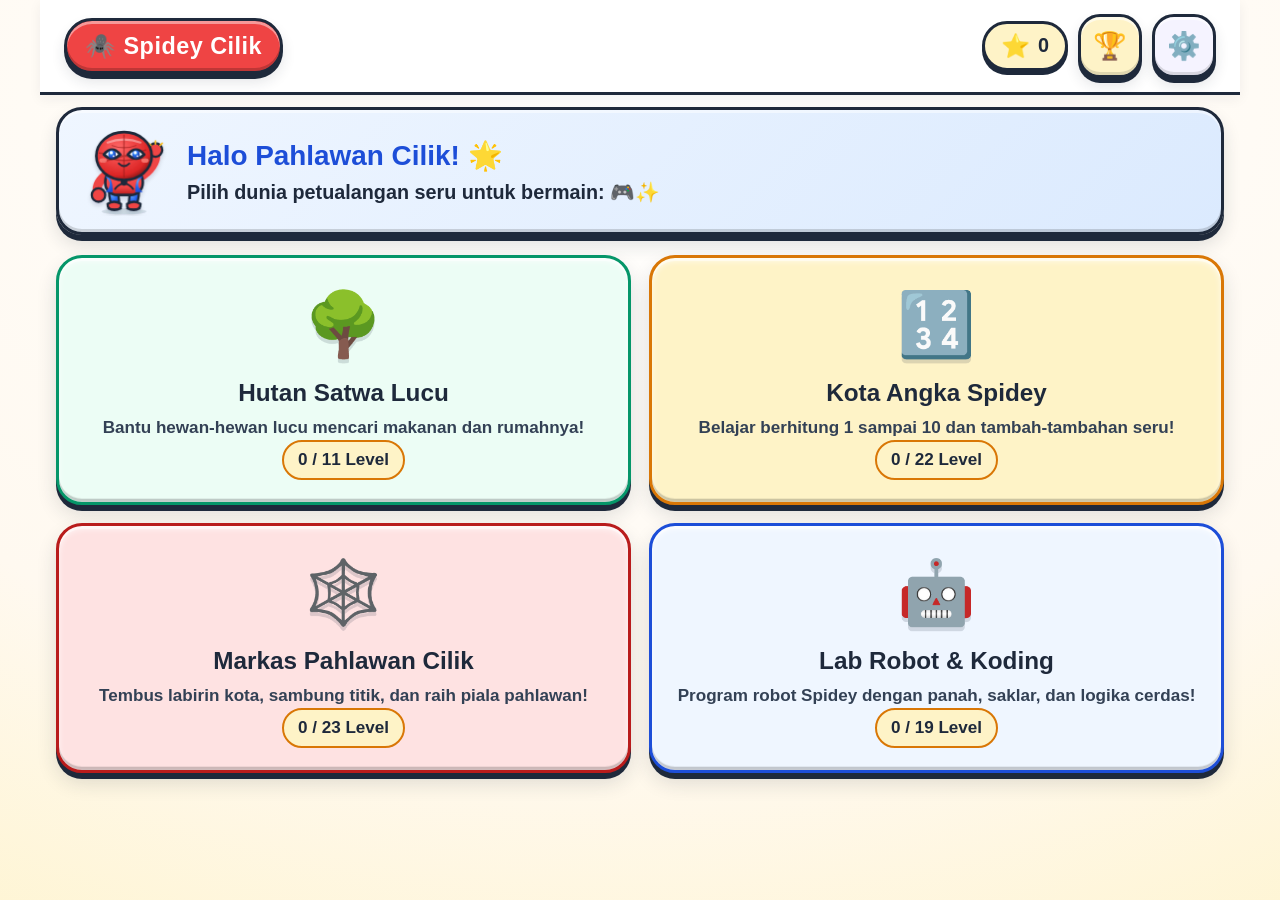
==== index.html @ ae444040 "feat: Petualangan Spidey Cilik - Lingokids Commercial Evolution & Tactile 3D Jelly UI" ====
<!DOCTYPE html>
<html lang="id">
<head>
  <meta charset="UTF-8">
  <meta name="viewport" content="width=device-width, initial-scale=1.0, maximum-scale=1.0, user-scalable=no, viewport-fit=cover">
  <title>Petualangan Spidey Cilik - Game Edukasi Balita</title>
  <meta name="description" content="Web Game Edukasi Balita 3-4 Tahun Offline Ramah Anak">
  <meta name="theme-color" content="#EF4444">
  <link rel="manifest" href="manifest.webmanifest">
  <link rel="icon" type="image/svg+xml" href="icons/favicon.svg">
  <link rel="apple-touch-icon" href="icons/icon-192.svg">
  <meta name="apple-mobile-web-app-capable" content="yes">
  <meta name="apple-mobile-web-app-status-bar-style" content="black-translucent">
  <link rel="stylesheet" href="style.css">
  <link rel="modulepreload" href="audio.js">
  <link rel="modulepreload" href="mascot.js">
  <link rel="modulepreload" href="levels.js">
  <link rel="modulepreload" href="engines.js">
</head>
<body>
  <div id="app" class="app-root">
    
    <!-- 1. HEADER UTAMA -->
    <header class="app-header">
      <div class="header-left">
        <button id="btnHeaderBack" class="header-btn back-btn" aria-label="Kembali" style="display:none;">
          <span class="btn-icon">⬅️</span>
        </button>
        <div id="headerTitle" class="header-badge">
          <span class="badge-icon">🕷️</span>
          <span class="badge-text">Spidey Cilik</span>
        </div>
      </div>
      
      <div class="header-right">
        <!-- Indikator Total Bintang -->
        <div id="starCounter" class="star-pill" title="Total Bintang Kamu">
          <span class="star-icon">⭐</span>
          <span id="totalStarsCount" class="star-count">0</span>
        </div>
        <!-- Tombol Buka Sertifikat -->
        <button id="btnOpenCert" class="header-btn cert-btn" aria-label="Sertifikat Juara" title="Lihat Sertifikat Juara">
          <span class="btn-icon">🏆</span>
        </button>
        <!-- Tombol Mode Orang Tua (Tahan 2 Detik) -->
        <button id="btnOpenParent" class="header-btn parent-btn" aria-label="Mode Orang Tua" title="Tahan 2 Detik untuk Mode Orang Tua">
          <span class="btn-icon">⚙️</span>
          <span class="hold-progress" id="parentHoldProgress"></span>
        </button>
      </div>
    </header>

    <!-- 2. BAR INSTRUKSI & MASKOT REAKTIF (Selalu Muncul saat Bermain) -->
    <section id="instructionBar" class="instruction-bar" style="display:none;">
      <button id="btnSpeakPrompt" class="jumbo-speaker-btn" aria-label="Dengarkan Suara Instruksi">
        <span class="speaker-icon">🔊</span>
        <span class="speaker-wave"></span>
      </button>
      <div id="promptText" class="prompt-text">
        Sentuh layar untuk mulai bermain bersama Spidey!
      </div>
      <div id="mascotBubble" class="mascot-avatar">
        <!-- SVG Mascot Hero / Robot di-inject secara dinamis -->
      </div>
    </section>

    <!-- 3. CONTAINER UTAMA (3 TAMPILAN: WORLDS, LEVELS, GAME) -->
    <main id="mainContainer" class="main-content">
      
      <!-- Tampilan 1: Pemilihan 4 Dunia -->
      <section id="viewWorlds" class="view-panel active">
        <div class="welcome-banner">
          <div class="banner-mascot" id="welcomeMascot"></div>
          <div class="banner-text">
            <h2>Halo Pahlawan Cilik! 🌟</h2>
            <p>Pilih dunia petualangan seru untuk bermain: 🎮✨</p>
          </div>
        </div>
        <div class="worlds-grid" id="worldsGrid">
          <!-- 4 Kartu Dunia Sticker: Hutan Satwa, Kota Angka, Markas Pahlawan, Lab Robot -->
        </div>
      </section>

      <!-- Tampilan 2: Pemilihan Level dalam Dunia Aktif -->
      <section id="viewLevels" class="view-panel" style="display:none;">
        <div class="levels-header">
          <h2 id="currentWorldTitle">Dunia</h2>
          <div class="levels-progress-pill" id="currentWorldProgress">0 / 0 Level</div>
        </div>
        <div class="levels-grid" id="levelsGrid">
          <!-- Grid sticker level 1..N dinamis -->
        </div>
      </section>

      <!-- Tampilan 3: Area Permainan Aktif (Engine Mount) -->
      <section id="viewGame" class="view-panel" style="display:none;">
        <div class="game-topbar">
          <span id="gameLevelBadge" class="level-badge">Level 1</span>
          <span id="gameLevelTitle" class="level-title">Judul Permainan</span>
        </div>
        <!-- Di sinilah Engines[renderMethod](gameMount, level, onComplete) dipasang -->
        <div id="gameMount" class="game-mount"></div>
      </section>

    </main>

    <!-- 4. MODAL PERAYAAN KEMENANGAN (VICTORY MODAL DENGAN KONFETI) -->
    <div id="modalVictory" class="modal-overlay" style="display:none;">
      <canvas id="confettiCanvas" class="confetti-canvas"></canvas>
      <div class="modal-card victory-card">
        <div class="victory-mascot" id="victoryMascot"></div>
        <div class="victory-stars" id="victoryStarsAnim">
          <span class="big-star">⭐</span>
        </div>
        <h2 class="victory-title">Hore! Hebat Sekali! ✨</h2>
        <p class="victory-subtitle">Kamu berhasil menyelesaikan misi ini!</p>
        <div class="victory-actions">
          <button id="btnNextLevel" class="jumbo-action-btn primary-action">
            <span>Lanjut Main! ➡️</span>
          </button>
          <div class="secondary-actions">
            <button id="btnReplayLevel" class="sub-action-btn">🔄 Main Lagi</button>
            <button id="btnVictoryLevelSelect" class="sub-action-btn">🗺️ Pilih Level</button>
          </div>
        </div>
      </div>
    </div>

    <!-- 5. MODAL SERTIFIKAT JUARA ("MASTER KODER CILIK SPIDEY") -->
    <div id="modalCertificate" class="modal-overlay" style="display:none;">
      <div class="modal-card cert-card-wrapper">
        <div class="cert-card-actions no-print">
          <button id="btnPrintCert" class="primary-btn">🖨️ Cetak / Simpan PDF</button>
          <button id="btnCloseCert" class="small-btn">✖️ Tutup</button>
        </div>
        <!-- Sertifikat Resmi Siap Cetak -->
        <div id="printableCertificate" class="certificate-sheet">
          <div class="cert-border">
            <div class="cert-corner tl">🕸️</div>
            <div class="cert-corner tr">🕸️</div>
            <div class="cert-corner bl">🤖</div>
            <div class="cert-corner br">🕷️</div>
            
            <div class="cert-header">
              <div class="cert-logo-box" id="certMascotLeft"></div>
              <div class="cert-title-group">
                <span class="cert-badge-tag">PIAGAM PENGHARGAAN RESMI</span>
                <h1 class="cert-main-title">MASTER KODER CILIK SPIDEY</h1>
                <p class="cert-lead">Diberikan kepada pahlawan cilik hebat:</p>
              </div>
              <div class="cert-logo-box" id="certMascotRight"></div>
            </div>

            <div class="cert-recipient-box">
              <div id="certChildName" class="recipient-name">Pahlawan Cilik</div>
              <div class="recipient-underline"></div>
            </div>

            <div class="cert-body-text">
              Telah berhasil menyelesaikan rangkaian latihan pemecahan masalah,
              berhitung cerdas, labirin logika, dan algoritma koding robot balita!
            </div>

            <div class="cert-stats-row">
              <div class="cert-stat-badge">
                <span class="stat-emoji">⭐</span>
                <span id="certTotalStars">0</span> Bintang Emas
              </div>
              <div class="cert-stat-badge">
                <span class="stat-emoji">🏅</span>
                <span id="certCompletedLevels">0</span> Misi Selesai
              </div>
            </div>

            <div class="cert-footer">
              <div class="cert-sign-col">
                <div class="sign-date" id="certIssueDate">Tanggal: 30 Oktober 2026</div>
                <div class="sign-line">Markas Pahlawan Cilik</div>
              </div>
              <div class="cert-seal-col">
                <div class="gold-seal">
                  <span>CAP RESMI<br>JUARA</span>
                </div>
              </div>
              <div class="cert-sign-col">
                <div class="sign-name">Spidey Cilik & Spideybot</div>
                <div class="sign-title">Pelatih Koding Ramah Balita</div>
              </div>
            </div>
          </div>
        </div>
      </div>
    </div>

    <!-- 6. MODAL MODE ORANG TUA (PROTECTED PARENTAL GATE) -->
    <div id="modalParent" class="modal-overlay" style="display:none;">
      <div class="modal-card parent-modal-card">
        
        <!-- Sub-Panel 1: Parental Gate Challenge (Mencegah Akses Balita) -->
        <div id="parentGateSection" class="parent-gate-box">
          <div class="gate-icon">🛡️</div>
          <h3>Area Khusus Orang Tua / Pendidik</h3>
          <p class="gate-instruction">Untuk membuka, silakan jawab soal penjumlahan berikut:</p>
          <div class="math-question" id="parentMathQuestion">Berapa 4 + 3?</div>
          <div class="math-choices" id="parentMathChoices">
            <!-- Pilihan angka 1..10 -->
          </div>
          <button id="btnCancelParentGate" class="text-btn">Batal / Kembali ke Game</button>
        </div>

        <!-- Sub-Panel 2: Dashboard Pengaturan Orang Tua (Setelah Lolos Gate) -->
        <div id="parentDashboardSection" class="parent-dashboard-box" style="display:none;">
          <div class="dashboard-header">
            <h3>⚙️ Pengaturan & Laporan Belajar</h3>
            <button id="btnCloseParentDash" class="close-icon-btn">✖️</button>
          </div>

          <div class="settings-group">
            <label for="inputChildName">Nama Panggilan Anak (untuk Sertifikat):</label>
            <div class="input-with-save">
              <input type="text" id="inputChildName" maxlength="30" placeholder="Contoh: Arka / Salsabila">
              <button id="btnSaveChildName" class="small-btn primary">Simpan 💾</button>
            </div>
          </div>

          <div class="progress-summary-box">
            <h4>📊 Rekap Kemajuan 4 Dunia</h4>
            <div class="world-recap-list" id="worldRecapList">
              <!-- Baris per dunia: Nama, progres level, bintang -->
            </div>
          </div>

          <div class="audio-test-box">
            <h4>🔊 Uji Fitur Audio & Suara Narator</h4>
            <div class="test-btn-row">
              <button id="btnTestSfx" class="test-btn">Uji Efek SFX 🎵</button>
              <button id="btnTestTts" class="test-btn">Uji Suara Indonesia 🗣️</button>
            </div>
          </div>

          <div class="danger-zone-box">
            <h4>⚠️ Reset Kemajuan Permainan</h4>
            <p>Hapus seluruh bintang dan riwayat level untuk mengulang dari awal.</p>
            <button id="btnResetProgress" class="danger-btn">Reset Seluruh Progres 🔄</button>
          </div>
        </div>

      </div>
    </div>

  </div>

  <!-- SCRIPT UTAMA SPA MODULE -->
  <script type="module" src="app.js"></script>

  <!-- REGISTRASI SERVICE WORKER PWA -->
  <script>
    if ('serviceWorker' in navigator) {
      window.addEventListener('load', () => {
        navigator.serviceWorker.register('./sw.js').catch((err) => {
          console.warn('SW registration failed:', err);
        });
      });
    }
  </script>
</body>
</html>
---- style.css ----
/* style.css - Tactile 3D "Jelly" Preschool Design System for Petualangan Spidey Cilik */
/* Designed specifically for toddlers (3-4 years old) on Tablets & Mobile */

:root {
  /* Warm Eye-Friendly Palette */
  --bg-warm: #FFF9F0;
  --bg-gradient: radial-gradient(120% 120% at 50% 10%, #FFFFFF 0%, #FFF9F0 60%, #FEF3C7 100%);

  /* Primary Brand Candy Colors & WCAG AA Tokens */
  --spidey-red: #EF4444;
  --spidey-red-dark: #B91C1C;
  --spidey-red-crimson: #DC2626; /* WCAG AA 4.83:1 with white */
  --spidey-red-light: #FEE2E2;

  --web-blue: #2563EB; /* WCAG AA 5.17:1 with white */
  --web-blue-dark: #1D4ED8;
  --web-blue-light: #EFF6FF;

  --sun-yellow: #FBBF24; /* WCAG AAA 8.76:1 with Deep Slate #1E293B */
  --sun-yellow-dark: #D97706;
  --sun-yellow-light: #FEF3C7;

  --leaf-green: #10B981; /* WCAG AA 5.77:1 with Deep Slate #1E293B */
  --leaf-green-dark: #059669;
  --leaf-green-forest: #047857; /* WCAG AA 5.48:1 with white */
  --leaf-green-light: #ECFDF5;

  --purple-accent: #8B5CF6;
  --purple-accent-candy: #7C3AED; /* WCAG AA 5.70:1 with white */
  --purple-accent-dark: #6D28D9;
  --purple-accent-light: #F5F3FF;

  --coral-pink: #F43F5E;
  --coral-pink-dark: #BE123C;

  --slate-dark: #1E293B; /* WCAG AAA 13.97:1 on #FFF9F0 */
  --slate-muted: #64748B;
  --slate-border: #CBD5E1;

  /* Tactile 3D Jelly Geometry */
  --border-thick: 3.5px solid #1E293B;
  --border-radius-card: 26px;
  --border-radius-btn: 22px;
  --border-radius-pill: 9999px;

  /* 4-Layer 3D Tactile Jelly Layered Shadows */
  /* Stack: 1. Inset Specular Shine, 2. Inset Bottom Rim Shadow, 3. Solid 3D Extrusion Slab, 4. Soft Contact Shadow */
  --jelly-shine: inset 0 3px 0 rgba(255, 255, 255, 0.5), inset 0 -3px 0 rgba(0, 0, 0, 0.15);
  --jelly-shadow: inset 0 3px 0 rgba(255, 255, 255, 0.45), inset 0 -3px 0 rgba(0, 0, 0, 0.15), 0 6px 0 #1E293B, 0 10px 20px rgba(30, 41, 59, 0.14);
  --jelly-shadow-hover: inset 0 4px 0 rgba(255, 255, 255, 0.55), inset 0 -4px 0 rgba(0, 0, 0, 0.18), 0 8px 0 #1E293B, 0 16px 24px rgba(30, 41, 59, 0.18);
  --jelly-shadow-active: inset 0 2px 0 rgba(255, 255, 255, 0.4), inset 0 -2px 0 rgba(0, 0, 0, 0.15), 0 2px 0 #1E293B, 0 4px 8px rgba(30, 41, 59, 0.12);

  /* Backward Compatibility Aliases */
  --sticker-shadow: inset 0 3px 0 rgba(255, 255, 255, 0.45), inset 0 -3px 0 rgba(0, 0, 0, 0.15), 0 6px 0 #1E293B, 0 10px 18px rgba(30, 41, 59, 0.14);
  --sticker-shadow-hover: inset 0 4px 0 rgba(255, 255, 255, 0.55), inset 0 -4px 0 rgba(0, 0, 0, 0.18), 0 8px 0 #1E293B, 0 14px 22px rgba(30, 41, 59, 0.18);
  --sticker-shadow-active: inset 0 2px 0 rgba(255, 255, 255, 0.4), inset 0 -2px 0 rgba(0, 0, 0, 0.15), 0 2px 0 #1E293B, 0 4px 8px rgba(30, 41, 59, 0.12);

  /* Touch Ergonomics for Toddler Fingers (>=64px touch target) */
  --touch-min: 64px;
  --touch-jumbo: 80px;

  /* Spring Physics Timing */
  --spring-bounce: cubic-bezier(0.34, 1.56, 0.64, 1);
  --squish-timing: 0.12s var(--spring-bounce);

  /* Typography */
  --font-family-kids: 'Fredoka', 'Quicksand', 'Nunito', -apple-system, BlinkMacSystemFont, "Segoe UI", Roboto, sans-serif;
}

/* ==========================================================================
   Base & Global Resets
   ========================================================================== */
*, *::before, *::after {
  box-sizing: border-box;
  margin: 0;
  padding: 0;
  -webkit-tap-highlight-color: transparent;
}

html, body {
  width: 100%;
  height: 100%;
  overflow-x: hidden;
  background: var(--bg-warm);
  background-image: var(--bg-gradient);
  font-family: var(--font-family-kids);
  color: var(--slate-dark);
  font-size: 18px;
  line-height: 1.4;
  user-select: none;
  -webkit-user-select: none;
  touch-action: manipulation;
  overscroll-behavior: none;
}

/* Ponytail toddler layout anchor */
.app-root {
  display: flex;
  flex-direction: column;
  min-height: 100vh;
  min-height: 100dvh;
  max-width: 1200px;
  margin: 0 auto;
  position: relative;
  padding-bottom: max(16px, env(safe-area-inset-bottom));
}

/* ==========================================================================
   Header Section
   ========================================================================== */
.app-header {
  display: flex;
  align-items: center;
  justify-content: space-between;
  padding: 12px 16px;
  padding-top: max(12px, env(safe-area-inset-top));
  background: rgba(255, 255, 255, 0.92);
  backdrop-filter: blur(10px);
  -webkit-backdrop-filter: blur(10px);
  border-bottom: var(--border-thick);
  position: sticky;
  top: 0;
  z-index: 100;
  box-shadow: 0 4px 12px rgba(30, 41, 59, 0.06);
}

.header-left, .header-right {
  display: flex;
  align-items: center;
  gap: 10px;
}

/* Base Jelly Button Utility (Tactile 3D Preschool UI) */
.jelly-btn {
  position: relative;
  border: var(--border-thick);
  border-radius: var(--border-radius-btn);
  box-shadow: var(--jelly-shadow);
  transition: transform 0.18s var(--spring-bounce), box-shadow 0.18s ease;
  user-select: none;
  -webkit-user-select: none;
  touch-action: manipulation;
  cursor: pointer;
}

.jelly-btn:hover {
  transform: translateY(-3px);
  box-shadow: var(--jelly-shadow-hover);
}

.jelly-btn:active {
  transform: translateY(5px) scale(1.02, 0.95);
  box-shadow: var(--jelly-shadow-active);
  transition: transform 0.12s var(--spring-bounce), box-shadow 0.12s ease;
}

.header-badge {
  display: flex;
  align-items: center;
  gap: 8px;
  background: var(--spidey-red);
  color: #FFFFFF;
  padding: 8px 18px;
  border-radius: var(--border-radius-pill);
  border: var(--border-thick);
  box-shadow: inset 0 3px 0 rgba(255, 255, 255, 0.45), inset 0 -3px 0 rgba(0, 0, 0, 0.2), 0 5px 0 #1E293B, 0 8px 14px rgba(30, 41, 59, 0.12);
  font-weight: 800;
  font-size: 1.15rem;
  letter-spacing: 0.5px;
}

.badge-icon {
  font-size: 1.35rem;
  animation: mascotFloat 3s ease-in-out infinite;
}

.header-btn {
  min-width: 64px;
  min-height: 64px;
  border-radius: var(--border-radius-btn);
  border: var(--border-thick);
  background: #FFFFFF;
  color: var(--slate-dark);
  font-size: 1.5rem;
  display: flex;
  align-items: center;
  justify-content: center;
  cursor: pointer;
  position: relative;
  box-shadow: inset 0 3px 0 rgba(255, 255, 255, 0.6), inset 0 -3px 0 rgba(0, 0, 0, 0.12), 0 5px 0 #1E293B, 0 8px 14px rgba(30, 41, 59, 0.12);
  transition: transform 0.18s var(--spring-bounce), box-shadow 0.18s ease;
}

.header-btn:hover {
  transform: translateY(-2px);
  box-shadow: inset 0 3px 0 rgba(255, 255, 255, 0.6), inset 0 -3px 0 rgba(0, 0, 0, 0.12), 0 7px 0 #1E293B, 0 12px 18px rgba(30, 41, 59, 0.15);
}

.header-btn:active {
  transform: translateY(4px) scale(1.02, 0.95);
  box-shadow: inset 0 2px 0 rgba(255, 255, 255, 0.4), inset 0 -1px 0 rgba(0, 0, 0, 0.1), 0 1px 0 #1E293B, 0 3px 6px rgba(30, 41, 59, 0.1);
  transition: transform 0.12s var(--spring-bounce), box-shadow 0.12s ease;
}

.back-btn {
  background: var(--web-blue-light);
  border-color: var(--slate-dark);
}

.cert-btn {
  background: var(--sun-yellow-light);
}

.parent-btn {
  background: var(--purple-accent-light);
  overflow: hidden;
}

.hold-progress {
  position: absolute;
  bottom: 0;
  left: 0;
  height: 6px;
  width: 0%;
  background: var(--purple-accent);
  transition: width 0.05s linear;
}

.star-pill {
  display: flex;
  align-items: center;
  gap: 8px;
  background: var(--sun-yellow-light);
  border: var(--border-thick);
  padding: 6px 16px;
  border-radius: var(--border-radius-pill);
  box-shadow: 0 4px 0 #1E293B;
  font-weight: 800;
  font-size: 1.1rem;
}

.star-icon {
  font-size: 1.3rem;
  animation: starPulse 2.5s ease-in-out infinite;
}

/* ==========================================================================
   Instruction & Mascot Bar (Reactive Toddler Guidance)
   ========================================================================== */
.instruction-bar {
  display: flex;
  align-items: center;
  gap: 14px;
  padding: 12px 18px;
  margin: 12px 16px 6px;
  background: #FFFFFF;
  border: var(--border-thick);
  border-radius: var(--border-radius-card);
  box-shadow: var(--sticker-shadow);
  position: relative;
  overflow: visible;
  animation: slideDown 0.3s ease-out;
}

.jumbo-speaker-btn {
  flex-shrink: 0;
  width: 76px;
  height: 76px;
  min-width: 64px;
  min-height: 64px;
  border-radius: 50%;
  border: var(--border-thick);
  background: radial-gradient(circle at 35% 30%, #FEF08A 0%, #FBBF24 60%, #F59E0B 100%);
  color: var(--slate-dark);
  font-size: 2.1rem;
  display: flex;
  align-items: center;
  justify-content: center;
  cursor: pointer;
  box-shadow: inset 0 4px 6px rgba(255, 255, 255, 0.8),
              inset 0 -5px 0 rgba(180, 83, 9, 0.35),
              0 7px 0 #1E293B,
              0 12px 20px rgba(30, 41, 59, 0.18);
  position: relative;
  transition: transform 0.18s var(--spring-bounce), box-shadow 0.18s ease;
  animation: jellyBreathe 3.2s ease-in-out infinite;
}

.jumbo-speaker-btn:hover {
  transform: translateY(-3px) scale(1.04);
  box-shadow: inset 0 4px 6px rgba(255, 255, 255, 0.8),
              inset 0 -5px 0 rgba(180, 83, 9, 0.35),
              0 9px 0 #1E293B,
              0 16px 24px rgba(30, 41, 59, 0.22);
}

.jumbo-speaker-btn:active {
  transform: translateY(5px) scale(1.02, 0.95);
  box-shadow: inset 0 2px 3px rgba(255, 255, 255, 0.6),
              inset 0 -2px 0 rgba(180, 83, 9, 0.25),
              0 2px 0 #1E293B,
              0 4px 8px rgba(30, 41, 59, 0.12);
  transition: transform 0.12s var(--spring-bounce), box-shadow 0.12s ease;
}

.speaker-wave {
  position: absolute;
  inset: -6px;
  border: 3px solid var(--sun-yellow-dark);
  border-radius: 50%;
  opacity: 0;
  pointer-events: none;
}

.jumbo-speaker-btn.speaking .speaker-wave {
  animation: ripple 1.2s infinite;
}

.prompt-text {
  flex: 1;
  font-size: 1.2rem;
  font-weight: 700;
  color: var(--slate-dark);
  line-height: 1.35;
}

.mascot-avatar {
  flex-shrink: 0;
  width: 72px;
  height: 72px;
  display: flex;
  align-items: center;
  justify-content: center;
  animation: mascotFloat 3s ease-in-out infinite;
}

.mascot-avatar svg {
  width: 100%;
  height: 100%;
  filter: drop-shadow(0 4px 0 rgba(30, 41, 59, 0.15));
}

/* ==========================================================================
   Main Content & 3 Views (Worlds, Levels, Game)
   ========================================================================== */
.main-content {
  flex: 1;
  padding: 12px 16px;
  display: flex;
  flex-direction: column;
}

.view-panel {
  display: flex;
  flex-direction: column;
  flex: 1;
  width: 100%;
}

/* View 1: Worlds Selection */
.welcome-banner {
  display: flex;
  align-items: center;
  gap: 18px;
  background: linear-gradient(135deg, #EFF6FF 0%, #DBEAFE 100%);
  border: var(--border-thick);
  border-radius: var(--border-radius-card);
  padding: 16px 20px;
  margin-bottom: 20px;
  box-shadow: var(--sticker-shadow);
}

.banner-mascot {
  width: 90px;
  height: 90px;
  flex-shrink: 0;
  animation: mascotFloat 3s ease-in-out infinite;
}

.banner-text h2 {
  font-size: 1.55rem;
  font-weight: 800;
  color: var(--web-blue-dark);
  margin-bottom: 4px;
}

.banner-text p {
  font-size: 1.1rem;
  font-weight: 600;
  color: var(--slate-dark);
}

.worlds-grid {
  display: grid;
  grid-template-columns: repeat(auto-fit, minmax(240px, 1fr));
  gap: 18px;
  margin-bottom: 20px;
}

.world-card {
  min-height: 180px;
  background: #FFFFFF;
  border: var(--border-thick);
  border-radius: var(--border-radius-card);
  padding: 22px;
  display: flex;
  flex-direction: column;
  align-items: center;
  text-align: center;
  justify-content: center;
  cursor: pointer;
  box-shadow: inset 0 3px 6px rgba(255, 255, 255, 0.7),
              inset 0 -4px 0 rgba(0, 0, 0, 0.06),
              var(--jelly-shadow);
  transition: transform 0.18s var(--spring-bounce), box-shadow 0.18s ease;
  position: relative;
  overflow: hidden;
}

.world-card:hover {
  transform: translateY(-4px) scale(1.02);
  box-shadow: inset 0 3px 6px rgba(255, 255, 255, 0.7),
              var(--jelly-shadow-hover);
}

.world-card:active {
  transform: translateY(5px) scale(1.02, 0.95);
  box-shadow: var(--jelly-shadow-active);
  transition: transform 0.12s var(--spring-bounce), box-shadow 0.12s ease;
}

.world-icon {
  font-size: 3.5rem;
  margin-bottom: 8px;
  filter: drop-shadow(0 4px 0 rgba(30, 41, 59, 0.15));
}

.world-title {
  font-size: 1.35rem;
  font-weight: 800;
  color: var(--slate-dark);
  margin-bottom: 6px;
}

.world-desc {
  font-size: 0.95rem;
  font-weight: 600;
  color: #334155;
}

.world-card-hewan { background: #ECFDF5; border-color: #059669; }
.world-card-angka { background: #FEF3C7; border-color: #D97706; }
.world-card-spidey { background: #FEE2E2; border-color: #B91C1C; }
.world-card-koding { background: #EFF6FF; border-color: #1D4ED8; }

/* View 2: Levels Selection */
.levels-header {
  display: flex;
  align-items: center;
  justify-content: space-between;
  margin-bottom: 18px;
  background: #FFFFFF;
  border: var(--border-thick);
  border-radius: var(--border-radius-card);
  padding: 12px 20px;
  box-shadow: var(--sticker-shadow);
}

.levels-header h2 {
  font-size: 1.4rem;
  font-weight: 800;
}

.levels-progress-pill {
  background: var(--sun-yellow-light);
  border: 2.5px solid var(--sun-yellow-dark);
  padding: 6px 14px;
  border-radius: var(--border-radius-pill);
  font-weight: 800;
  font-size: 0.95rem;
}

.levels-grid {
  display: grid;
  grid-template-columns: repeat(auto-fill, minmax(130px, 1fr));
  gap: 16px;
  margin-bottom: 24px;
}

.level-card {
  min-height: 120px;
  min-width: var(--touch-min);
  background: #FFFFFF;
  border: var(--border-thick);
  border-radius: var(--border-radius-card);
  padding: 12px 8px;
  display: flex;
  flex-direction: column;
  align-items: center;
  justify-content: center;
  cursor: pointer;
  box-shadow: inset 0 3px 0 rgba(255, 255, 255, 0.6),
              inset 0 -3px 0 rgba(0, 0, 0, 0.08),
              var(--jelly-shadow);
  transition: transform 0.18s var(--spring-bounce), box-shadow 0.18s ease;
  position: relative;
}

.level-card:hover {
  transform: translateY(-3px) scale(1.02);
  box-shadow: inset 0 3px 0 rgba(255, 255, 255, 0.6),
              var(--jelly-shadow-hover);
}

.level-card:active {
  transform: translateY(5px) scale(1.02, 0.95);
  box-shadow: var(--jelly-shadow-active);
  transition: transform 0.12s var(--spring-bounce), box-shadow 0.12s ease;
}

.level-card.completed {
  background: #ECFDF5;
  border-color: var(--leaf-green-dark);
}

.level-card .lvl-num {
  font-size: 1.4rem;
  font-weight: 800;
  color: var(--slate-dark);
  margin-bottom: 4px;
}

.level-card .lvl-icon {
  font-size: 1.8rem;
  margin-bottom: 6px;
}

.level-card .lvl-stars {
  display: flex;
  gap: 3px;
  font-size: 1rem;
}

/* View 3: Active Game & Mount */
.game-topbar {
  display: flex;
  align-items: center;
  gap: 12px;
  margin-bottom: 12px;
}

.level-badge {
  background: #B91C1C;
  color: #FFFFFF;
  font-weight: 800;
  font-size: 0.95rem;
  padding: 4px 12px;
  border-radius: var(--border-radius-pill);
  border: 2.5px solid #1E293B;
  box-shadow: 0 3px 0 #1E293B;
}

.level-title {
  font-size: 1.25rem;
  font-weight: 800;
  color: var(--slate-dark);
}

.game-mount {
  flex: 1;
  width: 100%;
  display: flex;
  flex-direction: column;
  align-items: center;
  justify-content: center;
  min-height: 440px;
  padding: 24px 32px;
  background: #FFFFFF;
  border: var(--border-thick);
  border-radius: var(--border-radius-card);
  padding: 20px;
  box-shadow: var(--sticker-shadow);
  position: relative;
  overflow: hidden;
}

/* ==========================================================================
   Complete Styling for 9 Game Engines (engines.js)
   ========================================================================== */

/* 1. Engine Hubungkan / Tarik Garis */
.engine-hubungkan {
  width: 100%;
  max-width: 980px;
  margin: 0 auto;
  position: relative;
  display: flex;
  flex-direction: column;
  justify-content: space-between;
  min-height: 520px;
}

.engine-tip {
  text-align: center;
  font-size: 1.15rem;
  font-weight: 800;
  color: #334155;
  margin-top: 20px;
  margin-bottom: 8px;
  background: #FEF3C7;
  border: 3px solid #F59E0B;
  border-radius: 16px;
  padding: 10px 18px;
  display: inline-block;
  align-self: center;
  box-shadow: 0 4px 0 #D97706;
}

.tip-hand {
  font-size: 1.3rem;
  display: inline-block;
  animation: bounceTip 1.5s infinite;
}

@keyframes bounceTip {
  0%, 100% { transform: translateY(0); }
  50% { transform: translateY(-4px); }
}

.pairs-grid {
  display: grid;
  grid-template-columns: 1fr 1fr;
  gap: 50px;
  position: relative;
  padding: 16px 0;
  flex: 1;
  align-items: stretch;
  touch-action: none;
}

.line-canvas {
  position: absolute;
  inset: 0;
  width: 100%;
  height: 100%;
  pointer-events: none;
  z-index: 5;
}

.dragging-line {
  filter: drop-shadow(0 2px 5px rgba(239, 68, 68, 0.4));
  animation: dashPulse 1s linear infinite;
}

@keyframes dashPulse {
  to { stroke-dashoffset: -18; }
}

.connected-line {
  filter: drop-shadow(0 2px 6px rgba(16, 185, 129, 0.45));
}

.col-left, .col-right {
  display: flex;
  flex-direction: column;
  justify-content: space-around;
  gap: 20px;
  z-index: 10;
  flex: 1;
}

.pair-item {
  min-height: 120px;
  min-width: var(--touch-min);
  padding: 14px 20px;
  background: #FFFFFF;
  border: 4px solid var(--slate-dark);
  border-radius: 24px;
  display: flex;
  align-items: center;
  justify-content: space-between;
  cursor: pointer;
  box-shadow: inset 0 3px 0 rgba(255, 255, 255, 0.65),
              inset 0 -3px 0 rgba(0, 0, 0, 0.12),
              0 8px 0 rgba(30, 41, 59, 0.9),
              0 14px 24px rgba(0, 0, 0, 0.08);
  transition: transform 0.18s var(--spring-bounce), box-shadow 0.18s ease, background 0.15s ease, border-color 0.15s ease;
  position: relative;
  touch-action: none;
  user-select: none;
  -webkit-user-select: none;
}

.pair-item:active {
  transform: translateY(5px) scale(1.02, 0.95);
  box-shadow: inset 0 2px 0 rgba(255, 255, 255, 0.5),
              0 3px 0 rgba(30, 41, 59, 0.9),
              0 5px 10px rgba(0, 0, 0, 0.08);
  transition: transform 0.12s var(--spring-bounce), box-shadow 0.12s ease;
}

.pair-item.selected {
  background: #FFFBEB;
  border-color: #F59E0B;
  box-shadow: 0 0 0 4px #FBBF24, 0 8px 0 rgba(30, 41, 59, 0.9);
  transform: scale(1.02);
}

.pair-item.drag-hover {
  background: #EFF6FF;
  border-color: #3B82F6;
  box-shadow: 0 0 0 5px #93C5FD, 0 8px 0 rgba(30, 41, 59, 0.9);
  transform: scale(1.04);
}

.pair-item.matched {
  background: #ECFDF5;
  border-color: #10B981;
  cursor: default;
  opacity: 0.95;
  box-shadow: 0 4px 0 #059669;
  transform: none;
}

.pair-card-content {
  display: flex;
  align-items: center;
  gap: 16px;
  flex: 1;
}

.right-item .pair-card-content {
  flex-direction: row-reverse;
  text-align: right;
}

.pair-visual-box {
  width: 90px;
  height: 90px;
  border-radius: 20px;
  background: #F8FAFC;
  border: 3px solid #E2E8F0;
  display: flex;
  align-items: center;
  justify-content: center;
  flex-shrink: 0;
  box-shadow: 0 4px 8px rgba(0, 0, 0, 0.04);
  overflow: hidden;
  transition: transform 0.2s ease;
}

.pair-item:hover .pair-visual-box,
.pair-item.selected .pair-visual-box {
  transform: scale(1.06);
}

.pair-visual-box.is-shadow-visual {
  background: #F1F5F9;
  border-color: #94A3B8;
  box-shadow: inset 0 2px 6px rgba(0, 0, 0, 0.08);
}

.silhouette-emoji {
  filter: brightness(0);
}

.pair-card-text {
  font-family: var(--font-primary, 'Baloo 2', cursive, sans-serif);
  font-size: 1.45rem;
  font-weight: 800;
  color: var(--slate-dark);
  line-height: 1.25;
}

.is-shadow-text {
  color: #334155;
}

.dot-connector {
  width: 32px;
  height: 32px;
  border-radius: 50%;
  background: #FFFFFF;
  border: 4px solid var(--slate-dark);
  display: flex;
  align-items: center;
  justify-content: center;
  flex-shrink: 0;
  box-shadow: 0 3px 6px rgba(0, 0, 0, 0.15);
  position: relative;
  transition: transform 0.2s cubic-bezier(0.34, 1.56, 0.64, 1), background 0.2s ease, border-color 0.2s ease;
}

.dot-core {
  width: 12px;
  height: 12px;
  border-radius: 50%;
  background: #CBD5E1;
  transition: all 0.2s ease;
}

.pair-item.selected .dot-connector {
  background: #FEF08A;
  border-color: #D97706;
  transform: scale(1.25);
}

.pair-item.selected .dot-core {
  background: #EF4444;
  box-shadow: 0 0 8px #EF4444;
}

.pair-item.matched .dot-connector {
  background: #DCFCE7;
  border-color: #15803D;
  transform: scale(1.1);
}

.pair-item.matched .dot-core {
  background: #10B981;
  box-shadow: 0 0 8px #10B981;
}

/* 2. Engine Labirin Navigasi */
.engine-labirin {
  display: flex;
  flex-direction: column;
  align-items: center;
  gap: 20px;
  width: 100%;
  max-width: 600px;
}

.maze-header {
  display: flex;
  justify-content: space-between;
  align-items: center;
  width: 100%;
  max-width: 360px;
  margin-bottom: 12px;
  font-weight: bold;
  font-size: 1.15rem;
  color: var(--slate-dark);
}

.maze-grid {
  display: grid;
  grid-template-columns: repeat(var(--grid-size, 5), 1fr);
  gap: 6px;
  padding: 12px;
  background: #F8FAFC;
  border: var(--border-thick);
  border-radius: var(--border-radius-card);
  box-shadow: var(--sticker-shadow);
}

.maze-cell {
  width: 64px;
  height: 64px;
  min-width: 64px;
  min-height: 64px;
  background: #FFFFFF;
  border: 2.5px solid var(--slate-border);
  border-radius: 14px;
  display: flex;
  align-items: center;
  justify-content: center;
  font-size: 1.9rem;
  cursor: pointer;
  transition: transform 0.12s ease, background 0.15s ease;
}

.maze-cell:active,
.maze-cell:active:not(.wall) {
  transform: scale(0.94);
}

.maze-cell.wall {
  background: #E2E8F0;
  border-color: var(--slate-muted);
  cursor: not-allowed;
}

.maze-cell.player {
  background: var(--spidey-red-light);
  border-color: var(--spidey-red);
  box-shadow: 0 0 0 2px var(--spidey-red);
  animation: mascotFloat 2s ease-in-out infinite;
}

.maze-cell.goal {
  background: var(--sun-yellow-light);
  border-color: var(--sun-yellow-dark);
  animation: starPulse 2s ease-in-out infinite;
}

.maze-controls {
  display: flex;
  flex-direction: column;
  align-items: center;
  gap: 8px;
  margin-top: 6px;
}

.nav-row {
  display: flex;
  gap: 8px;
}

.nav-btn {
  width: 76px;
  height: 76px;
  min-width: var(--touch-min);
  min-height: var(--touch-min);
  border-radius: var(--border-radius-btn);
  border: var(--border-thick);
  background: #FFFFFF;
  color: var(--slate-dark);
  font-size: 1.8rem;
  display: flex;
  align-items: center;
  justify-content: center;
  cursor: pointer;
  box-shadow: inset 0 3px 0 rgba(255, 255, 255, 0.7),
              inset 0 -3px 0 rgba(0, 0, 0, 0.12),
              0 6px 0 #1E293B,
              0 10px 18px rgba(30, 41, 59, 0.14);
  transition: transform 0.18s var(--spring-bounce), box-shadow 0.18s ease;
}

.nav-btn:hover {
  background: var(--web-blue-light);
  transform: translateY(-2px);
}

.nav-btn:active {
  transform: translateY(5px) scale(1.02, 0.95);
  box-shadow: inset 0 2px 0 rgba(255, 255, 255, 0.5),
              0 2px 0 #1E293B,
              0 4px 8px rgba(30, 41, 59, 0.12);
  transition: transform 0.12s var(--spring-bounce), box-shadow 0.12s ease;
}

/* 3. Engine Pilih Jawaban Jumbo */
.engine-pilih {
  width: 100%;
  max-width: 760px;
  display: flex;
  flex-direction: column;
  align-items: center;
  gap: 18px;
  text-align: center;
}

.step-indicator {
  background: var(--sun-yellow-light);
  border: 2.5px solid var(--sun-yellow-dark);
  padding: 6px 16px;
  border-radius: var(--border-radius-pill);
  font-weight: 800;
  font-size: 1rem;
}

.question-title {
  font-size: 1.45rem;
  font-weight: 800;
  color: var(--slate-dark);
}

.question-display {
  margin: 8px 0;
  line-height: 1.2;
  width: 100%;
}

.display-tokens-row {
  display: flex;
  align-items: center;
  justify-content: center;
  gap: 14px;
  flex-wrap: wrap;
}

.display-token {
  background: #FFFFFF;
  border: 3.5px solid #1E293B;
  border-radius: 20px;
  padding: 8px 12px;
  box-shadow: 0 4px 0 #1E293B;
  display: inline-flex;
  align-items: center;
  justify-content: center;
  min-width: 80px;
  min-height: 80px;
}

.display-token.display-mystery {
  font-size: 3rem;
  background: var(--sun-yellow-light);
  border-color: var(--sun-yellow-dark);
  animation: starPulse 1.4s infinite;
}

.display-op {
  font-size: 2.4rem;
  font-weight: 900;
  color: #EF4444;
  margin: 0 6px;
  display: inline-flex;
  align-items: center;
}

.display-single-token {
  display: flex;
  align-items: center;
  justify-content: center;
}

.sequence-display {
  display: flex;
  align-items: center;
  justify-content: center;
  gap: 12px;
  margin: 10px 0;
  flex-wrap: wrap;
}

.seq-item, .seq-box, .seq-badge {
  min-width: 80px;
  min-height: 80px;
  padding: 8px 12px;
  background: #FFFFFF;
  border: 3.5px solid #1E293B;
  border-radius: 20px;
  display: flex;
  align-items: center;
  justify-content: center;
  box-shadow: 0 5px 0 #1E293B;
}

.seq-mystery {
  font-size: 2.8rem;
  animation: starPulse 1.2s infinite;
}

.highlight-box {
  background: var(--sun-yellow-light);
  border-color: var(--sun-yellow-dark);
  animation: starPulse 1.8s infinite;
}

.options-grid {
  display: grid;
  grid-template-columns: repeat(auto-fit, minmax(140px, 1fr));
  gap: 16px;
  width: 100%;
  margin-top: 10px;
}

.options-grid.options-count-1 {
  grid-template-columns: 1fr;
  max-width: 320px;
}

.options-grid.options-count-2 {
  grid-template-columns: repeat(2, 1fr);
  max-width: 580px;
}

.options-grid.options-count-3 {
  grid-template-columns: repeat(3, 1fr);
}

.options-grid.options-count-4 {
  grid-template-columns: repeat(4, 1fr);
}

@media (max-width: 640px) {
  .options-grid.options-count-4 {
    grid-template-columns: repeat(2, 1fr);
  }
}

.choice-btn {
  min-height: 140px;
  min-width: var(--touch-min);
  padding: 14px 10px;
  background: #FFFFFF;
  border: 3.5px solid #1E293B;
  border-radius: 24px;
  font-size: 1.25rem;
  font-weight: 800;
  color: var(--slate-dark);
  display: flex;
  flex-direction: column;
  align-items: center;
  justify-content: center;
  cursor: pointer;
  box-shadow: inset 0 3px 0 rgba(255, 255, 255, 0.7),
              inset 0 -4px 0 rgba(0, 0, 0, 0.08),
              0 8px 0 #1E293B,
              0 12px 20px rgba(30, 41, 59, 0.12);
  transition: transform 0.18s var(--spring-bounce), box-shadow 0.18s ease;
  user-select: none;
}

.choice-card-content {
  display: flex;
  flex-direction: column;
  align-items: center;
  justify-content: center;
  gap: 6px;
  width: 100%;
}

.choice-visual-box {
  display: flex;
  align-items: center;
  justify-content: center;
  width: 104px;
  height: 104px;
}

.choice-visual-box svg {
  width: 100%;
  height: 100%;
  max-width: 104px;
  max-height: 104px;
  filter: drop-shadow(0 4px 6px rgba(0,0,0,0.08));
}

.choice-num-badge {
  font-size: 3.6rem;
  font-weight: 900;
  color: #1E293B;
  background: #FEF08A;
  border: 3.5px solid #EAB308;
  border-radius: 24px;
  width: 90px;
  height: 90px;
  display: flex;
  align-items: center;
  justify-content: center;
  box-shadow: 0 5px 0 #CA8A04;
}

.choice-caption {
  font-size: 1.1rem;
  font-weight: 800;
  color: #1E293B;
  text-align: center;
  line-height: 1.2;
}

.choice-btn:hover {
  transform: translateY(-4px) scale(1.02);
  box-shadow: inset 0 3px 0 rgba(255, 255, 255, 0.7),
              inset 0 -4px 0 rgba(0, 0, 0, 0.08),
              0 11px 0 #1E293B,
              0 16px 24px rgba(30, 41, 59, 0.16);
}

.choice-btn:active {
  transform: translateY(5px) scale(1.02, 0.95);
  box-shadow: inset 0 2px 0 rgba(255, 255, 255, 0.5),
              0 2px 0 #1E293B,
              0 4px 8px rgba(30, 41, 59, 0.12);
  transition: transform 0.12s var(--spring-bounce), box-shadow 0.12s ease;
}

.choice-btn.correct {
  background: var(--leaf-green-light);
  border-color: var(--leaf-green-forest, #047857);
  color: #064E3B; /* WCAG AA high contrast text */
  transform: scale(1.05);
  box-shadow: inset 0 3px 0 rgba(255, 255, 255, 0.7),
              0 8px 0 var(--leaf-green-forest, #047857),
              0 14px 22px rgba(4, 120, 87, 0.25);
}

/* 4. Engine Hubungkan Titik (1-10) */
.engine-titik {
  width: 100%;
  max-width: 480px;
  display: flex;
  flex-direction: column;
  align-items: center;
  gap: 16px;
  position: relative;
}

.titik-canvas-wrapper {
  position: relative;
  width: 340px;
  height: 340px;
  max-width: 100%;
  aspect-ratio: 1 / 1;
  background: #FFFFFF;
  border: var(--border-thick);
  border-radius: var(--border-radius-card);
  box-shadow: var(--sticker-shadow);
  overflow: hidden;
  touch-action: none;
  user-select: none;
}

.titik-svg {
  position: absolute;
  inset: 0;
  width: 100%;
  height: 100%;
  pointer-events: none;
}

.dot-node {
  position: absolute;
  width: 64px;
  height: 64px;
  min-width: 64px;
  min-height: 64px;
  border-radius: 50%;
  background: #FFFFFF;
  border: var(--border-thick);
  color: var(--slate-dark);
  font-size: 1.45rem;
  font-weight: 800;
  display: flex;
  align-items: center;
  justify-content: center;
  cursor: pointer;
  box-shadow: inset 0 2px 0 rgba(255, 255, 255, 0.7), inset 0 -2px 0 rgba(0, 0, 0, 0.1), 0 4px 0 #1E293B, 0 6px 12px rgba(30, 41, 59, 0.1);
  transform: translate(-50%, -50%);
  transition: transform 0.15s var(--spring-bounce), background 0.15s ease;
  touch-action: none;
  z-index: 10;
}

.dot-node::after {
  content: '';
  position: absolute;
  inset: -12px;
  border-radius: 50%;
  pointer-events: auto;
}

.dot-node:active {
  transform: translate(-50%, -50%) scale(1.02, 0.95);
}

.dot-node.active {
  background: var(--sun-yellow);
  border-color: var(--sun-yellow-dark);
  color: var(--slate-dark);
  transform: translate(-50%, -50%) scale(1.1);
}

.dot-node.next {
  animation: dotPulse 1.4s infinite;
  border-color: var(--spidey-red);
}

@keyframes dotPulse {
  0%, 100% { transform: translate(-50%, -50%) scale(1); }
  50% { transform: translate(-50%, -50%) scale(1.15); }
}

.reveal-overlay {
  position: absolute;
  inset: 0;
  background: rgba(255, 255, 255, 0.96);
  display: none;
  flex-direction: column;
  align-items: center;
  justify-content: center;
  gap: 12px;
  z-index: 20;
  pointer-events: none;
  opacity: 0;
  transition: opacity 0.4s ease;
}

.reveal-overlay.show {
  display: flex;
  pointer-events: auto;
  opacity: 1;
  animation: fadeIn 0.4s ease-out;
}

.reveal-emoji {
  font-size: 5rem;
  filter: drop-shadow(0 6px 0 rgba(30, 41, 59, 0.15));
  animation: mascotFloat 2s infinite;
}

.reveal-title {
  font-size: 1.6rem;
  font-weight: 800;
  color: var(--slate-dark);
}

.titik-counter {
  font-size: 1.2rem;
  font-weight: 800;
  color: var(--slate-dark);
  text-align: center;
  padding: 8px 18px;
  background: #FFFFFF;
  border: 2.5px solid var(--slate-border);
  border-radius: var(--border-radius-pill);
  box-shadow: 0 3px 0 #1E293B;
  display: inline-flex;
  align-items: center;
  gap: 8px;
}

.current-target {
  font-size: 1.2rem;
  font-weight: 800;
  color: #EF4444;
}

/* 5. Engine Tebalkan Garis / Angka */
.engine-tebalkan {
  width: 100%;
  max-width: 500px;
  display: flex;
  flex-direction: column;
  align-items: center;
  gap: 18px;
}

.trace-title {
  font-size: 1.25rem;
  font-weight: bold;
  color: #1E293B;
  text-align: center;
  margin-bottom: 6px;
}

.canvas-wrapper, .trace-box {
  position: relative;
  width: 340px;
  height: 340px;
  max-width: 100%;
  aspect-ratio: 1 / 1;
  background: #FFFFFF;
  border: var(--border-thick);
  border-radius: var(--border-radius-card);
  box-shadow: var(--sticker-shadow);
  touch-action: none;
}

#traceCanvas {
  width: 100%;
  height: 100%;
  touch-action: none;
  border-radius: inherit;
  cursor: crosshair;
}

.trace-actions {
  display: flex;
  gap: 16px;
  width: 100%;
  justify-content: center;
}

.trace-clear-btn, .trace-done-btn {
  min-height: 64px;
  min-width: 140px;
  padding: 12px 24px;
  border-radius: var(--border-radius-btn);
  border: var(--border-thick);
  font-size: 1.15rem;
  font-weight: 800;
  cursor: pointer;
  box-shadow: inset 0 3px 0 rgba(255, 255, 255, 0.5), inset 0 -3px 0 rgba(0, 0, 0, 0.12), var(--sticker-shadow);
  transition: transform 0.18s var(--spring-bounce), box-shadow 0.18s ease;
}

.trace-clear-btn {
  background: #FFFFFF;
  color: var(--slate-dark);
}

.trace-done-btn {
  background: var(--leaf-green-forest, #047857);
  color: #FFFFFF;
  box-shadow: inset 0 3px 0 rgba(255, 255, 255, 0.45), inset 0 -3px 0 rgba(0, 0, 0, 0.2), 0 6px 0 #064E3B, 0 10px 18px rgba(6, 78, 59, 0.18);
}

.trace-clear-btn:active, .trace-done-btn:active {
  transform: translateY(5px) scale(1.02, 0.95);
  box-shadow: var(--sticker-shadow-active);
  transition: transform 0.12s var(--spring-bounce), box-shadow 0.12s ease;
}

/* 6. Engine Mewarnai Bentuk */
.engine-mewarnai {
  width: 100%;
  max-width: 600px;
  display: flex;
  flex-direction: column;
  align-items: center;
  gap: 18px;
}

.palette-bar {
  display: flex;
  gap: 12px;
  padding: 10px 16px;
  background: #FFFFFF;
  border: var(--border-thick);
  border-radius: var(--border-radius-pill);
  box-shadow: var(--sticker-shadow);
  flex-wrap: wrap;
  justify-content: center;
}

.color-swatch {
  width: 64px;
  height: 64px;
  min-width: 64px;
  min-height: 64px;
  border-radius: 50%;
  border: var(--border-thick);
  cursor: pointer;
  box-shadow: inset 0 3px 0 rgba(255, 255, 255, 0.65), inset 0 -3px 0 rgba(0, 0, 0, 0.15), 0 5px 0 #1E293B, 0 8px 14px rgba(30, 41, 59, 0.12);
  transition: transform 0.18s var(--spring-bounce), box-shadow 0.18s ease;
  position: relative;
}

.color-swatch::after {
  content: '';
  position: absolute;
  inset: -8px;
  border-radius: 50%;
  pointer-events: auto;
}

.color-swatch:hover {
  transform: translateY(-2px) scale(1.05);
}

.color-swatch:active {
  transform: translateY(4px) scale(1.04, 0.94);
  box-shadow: inset 0 2px 0 rgba(255, 255, 255, 0.4), 0 1px 0 #1E293B, 0 3px 6px rgba(30, 41, 59, 0.1);
  transition: transform 0.12s var(--spring-bounce), box-shadow 0.12s ease;
}

.color-swatch.selected {
  transform: scale(1.18);
  box-shadow: 0 0 0 4px #FFFFFF, 0 0 0 8px var(--slate-dark);
}

.shapes-grid, .canvas-container, .coloring-canvas, #coloringCanvas {
  display: flex;
  flex-wrap: wrap;
  align-items: center;
  justify-content: center;
  gap: 16px;
  padding: 16px;
  background: #FFFFFF;
  border: var(--border-thick);
  border-radius: var(--border-radius-card);
  box-shadow: var(--sticker-shadow);
  min-height: 240px;
  width: 100%;
}

.color-target {
  width: 90px;
  height: 90px;
  border: 3px solid #1E293B;
  border-radius: 16px;
  background: #FFFFFF;
  display: flex;
  align-items: center;
  justify-content: center;
  cursor: pointer;
  box-shadow: 0 4px 0 #1E293B;
  font-size: 2.2rem;
  transition: background-color 0.2s ease, transform 0.1s ease, filter 0.2s ease;
}

.color-target:hover {
  filter: brightness(0.95);
  transform: translateY(-2px);
}

.color-target:active {
  transform: translateY(2px) scale(1.02, 0.95);
  box-shadow: 0 2px 0 #1E293B;
}

.shape-circle, .color-target.shape-circle {
  border-radius: 50%;
}

/* 7. Engine Urutkan 1-2-3 */
.engine-urutkan {
  width: 100%;
  max-width: 700px;
  display: flex;
  flex-direction: column;
  align-items: center;
  gap: 24px;
}

.slots-row, .target-slots, #slotsRow {
  display: flex;
  gap: 16px;
  justify-content: center;
  width: 100%;
  flex-wrap: wrap;
  margin-bottom: 20px;
}

.order-slot {
  min-width: 90px;
  min-height: 90px;
  border: 3.5px dashed var(--slate-border);
  border-radius: var(--border-radius-card);
  background: #F8FAFC;
  display: flex;
  flex-direction: column;
  align-items: center;
  justify-content: center;
  font-size: 1.8rem;
  font-weight: 800;
  color: var(--slate-muted);
  transition: background 0.2s ease, border-color 0.2s ease;
  padding: 8px;
}

.order-slot .slot-num {
  font-size: 1.6rem;
  font-weight: 900;
  color: var(--slate-muted);
}

.order-slot .slot-hint {
  font-size: 0.8rem;
  font-weight: 800;
  color: #475569;
  background: rgba(226, 232, 240, 0.8);
  padding: 2px 8px;
  border-radius: 8px;
  margin-top: 4px;
}

.order-slot.filled .slot-hint,
.order-slot.filled .slot-num {
  display: none;
}

.slot-size-step-1 {
  min-width: 85px;
  min-height: 85px;
}

.slot-size-step-2 {
  min-width: 110px;
  min-height: 110px;
}

.slot-size-step-3 {
  min-width: 140px;
  min-height: 140px;
}

.order-slot.filled {
  border-style: solid;
  border-color: var(--leaf-green-dark);
  background: var(--leaf-green-light);
  color: var(--leaf-green-dark);
}

.order-visual-box {
  display: flex;
  align-items: center;
  justify-content: center;
}

.order-visual-box svg {
  max-width: 130px;
  max-height: 130px;
  filter: drop-shadow(0 4px 6px rgba(0,0,0,0.1));
}

.order-item-btn.size-btn-1 {
  min-width: 85px;
  min-height: 85px;
}

.order-item-btn.size-btn-2 {
  min-width: 110px;
  min-height: 110px;
}

.order-item-btn.size-btn-3 {
  min-width: 140px;
  min-height: 140px;
}

.items-pool {
  display: flex;
  gap: 16px;
  justify-content: center;
  width: 100%;
  flex-wrap: wrap;
}

.order-item-btn {
  min-height: 100px;
  min-width: 90px;
  padding: 12px 16px;
  background: #FFFFFF;
  border: var(--border-thick);
  border-radius: var(--border-radius-btn);
  display: flex;
  flex-direction: column;
  align-items: center;
  justify-content: center;
  gap: 8px;
  font-size: 1.15rem;
  font-weight: 800;
  cursor: pointer;
  box-shadow: inset 0 3px 0 rgba(255, 255, 255, 0.6),
              inset 0 -3px 0 rgba(0, 0, 0, 0.08),
              var(--jelly-shadow);
  transition: transform 0.18s var(--spring-bounce), box-shadow 0.18s ease;
}

.order-item-btn:hover {
  transform: translateY(-3px) scale(1.02);
  box-shadow: inset 0 3px 0 rgba(255, 255, 255, 0.6),
              var(--jelly-shadow-hover);
}

.order-item-btn:active {
  transform: translateY(5px) scale(1.02, 0.95);
  box-shadow: var(--jelly-shadow-active);
  transition: transform 0.12s var(--spring-bounce), box-shadow 0.12s ease;
}

.order-item-btn.used {
  opacity: 0.35;
  cursor: default;
  pointer-events: none;
}

/* 8. Engine Koding Panah Spideybot */
.engine-panah {
  width: 100%;
  max-width: 640px;
  display: flex;
  flex-direction: column;
  align-items: center;
  gap: 18px;
}

.spidey-grid-board {
  display: grid;
  grid-template-columns: repeat(3, 1fr);
  gap: 6px;
  padding: 12px;
  background: #F8FAFC;
  border: var(--border-thick);
  border-radius: var(--border-radius-card);
  box-shadow: var(--sticker-shadow);
}

.board-cell, .grid-cell {
  width: 64px;
  height: 64px;
  background: #FFFFFF;
  border: 3px solid #1E293B;
  border-radius: 12px;
  display: flex;
  align-items: center;
  justify-content: center;
  font-size: 1.8rem;
}

.board-cell.robot-cell, .grid-cell.robot-cell {
  background: var(--web-blue-light);
  border-color: var(--web-blue);
  animation: mascotFloat 2s infinite;
}

.board-cell.target-cell, .grid-cell.target-cell {
  background: var(--sun-yellow-light);
  border-color: var(--sun-yellow-dark);
}

.program-tray {
  width: 100%;
  background: #FFFFFF;
  border: var(--border-thick);
  border-radius: var(--border-radius-card);
  padding: 12px 16px;
  box-shadow: var(--sticker-shadow);
  display: flex;
  flex-direction: column;
  gap: 8px;
}

.tray-title, .tray-label {
  font-size: 1rem;
  font-weight: 800;
  color: var(--slate-muted);
}

.empty-hint {
  color: #475569;
  font-style: italic;
  font-size: 0.95rem;
}

.program-slots {
  display: flex;
  gap: 8px;
  min-height: 56px;
  align-items: center;
  overflow-x: auto;
  padding-bottom: 4px;
}

.cmd-chip {
  min-width: 52px;
  height: 52px;
  background: var(--sun-yellow-light);
  border: 2.5px solid var(--sun-yellow-dark);
  border-radius: 12px;
  display: flex;
  align-items: center;
  justify-content: center;
  font-size: 1.6rem;
  box-shadow: 0 3px 0 #1E293B;
  flex-shrink: 0;
  animation: scaleIn 0.2s ease-out;
}

.arrows-palette {
  display: flex;
  gap: 12px;
  justify-content: center;
}

.arrow-cmd-btn {
  width: 72px;
  height: 72px;
  min-width: var(--touch-min);
  min-height: var(--touch-min);
  border-radius: var(--border-radius-btn);
  border: var(--border-thick);
  background: #FFFFFF;
  font-size: 1.8rem;
  display: flex;
  align-items: center;
  justify-content: center;
  cursor: pointer;
  box-shadow: inset 0 3px 0 rgba(255, 255, 255, 0.7),
              inset 0 -3px 0 rgba(0, 0, 0, 0.12),
              0 6px 0 #1E293B,
              0 10px 18px rgba(30, 41, 59, 0.14);
  transition: transform 0.18s var(--spring-bounce), box-shadow 0.18s ease;
}

.arrow-cmd-btn:hover {
  background: var(--web-blue-light);
  transform: translateY(-2px);
}

.arrow-cmd-btn:active {
  transform: translateY(5px) scale(1.02, 0.95);
  box-shadow: inset 0 2px 0 rgba(255, 255, 255, 0.5),
              0 2px 0 #1E293B,
              0 4px 8px rgba(30, 41, 59, 0.12);
  transition: transform 0.12s var(--spring-bounce), box-shadow 0.12s ease;
}

.koding-actions {
  display: flex;
  gap: 16px;
  width: 100%;
  justify-content: center;
}

#resetProgBtn, #runProgBtn {
  min-height: 64px;
  padding: 12px 28px;
  border-radius: var(--border-radius-btn);
  border: var(--border-thick);
  font-size: 1.25rem;
  font-weight: 800;
  cursor: pointer;
  box-shadow: inset 0 3px 0 rgba(255, 255, 255, 0.45),
              inset 0 -3px 0 rgba(0, 0, 0, 0.15),
              var(--sticker-shadow);
  transition: transform 0.18s var(--spring-bounce), box-shadow 0.18s ease;
}

#resetProgBtn {
  background: #FFFFFF;
  color: var(--slate-dark);
}

#runProgBtn {
  background: var(--leaf-green-forest, #047857);
  color: #FFFFFF;
  border-color: #064E3B;
  box-shadow: inset 0 3px 0 rgba(255, 255, 255, 0.45),
              inset 0 -3px 0 rgba(0, 0, 0, 0.2),
              0 6px 0 #064E3B,
              0 10px 18px rgba(6, 78, 59, 0.18);
}

#resetProgBtn:active, #runProgBtn:active {
  transform: translateY(5px) scale(1.02, 0.95);
  box-shadow: var(--sticker-shadow-active);
  transition: transform 0.12s var(--spring-bounce), box-shadow 0.12s ease;
}

/* 9. Engine Memori (3D Flip Cards) */
.engine-memori {
  width: 100%;
  max-width: 680px;
  display: flex;
  flex-direction: column;
  align-items: center;
  gap: 18px;
}

.memory-grid, .cards-grid, #memoryCardsGrid {
  display: grid;
  grid-template-columns: repeat(4, 1fr);
  gap: 12px;
  width: 100%;
  max-width: 520px;
  perspective: 1000px;
}

.memory-card {
  aspect-ratio: 1 / 1;
  min-width: 72px;
  min-height: 72px;
  cursor: pointer;
  position: relative;
}

.card-inner {
  position: relative;
  width: 100%;
  height: 100%;
  transform-style: preserve-3d;
  transition: transform 0.45s cubic-bezier(0.34, 1.56, 0.64, 1);
  border-radius: var(--border-radius-card);
  box-shadow: var(--sticker-shadow);
}

.memory-card.flipped .card-inner,
.memory-card.matched .card-inner {
  transform: rotateY(180deg);
}

.memory-card:active,
.memory-card:active .card-inner {
  transform: scale(0.95);
  transition: transform 0.12s var(--spring-bounce);
}

.card-front, .card-back {
  position: absolute;
  inset: 0;
  border-radius: var(--border-radius-card);
  border: var(--border-thick);
  backface-visibility: hidden;
  -webkit-backface-visibility: hidden;
  display: flex;
  align-items: center;
  justify-content: center;
  font-size: 2.2rem;
}

.card-front {
  background: var(--spidey-red);
  color: #FFFFFF;
}

.card-front svg {
  max-width: 60px;
  max-height: 60px;
  filter: drop-shadow(0 2px 4px rgba(0,0,0,0.2));
}

.card-back {
  background: #FFFFFF;
  transform: rotateY(180deg);
}

.mem-visual {
  display: flex;
  align-items: center;
  justify-content: center;
  width: 100%;
  height: 100%;
}

.mem-visual svg {
  max-width: 76px;
  max-height: 76px;
  filter: drop-shadow(0 4px 6px rgba(0,0,0,0.1));
}

.memory-card.matched .card-back {
  background: var(--leaf-green-light);
  border-color: var(--leaf-green-dark);
}

/* ==========================================================================
   Modals & Dialogs (Victory, Certificate, Parental Gate)
   ========================================================================== */
.modal-overlay {
  position: fixed;
  inset: 0;
  background: rgba(30, 41, 59, 0.7);
  backdrop-filter: blur(8px);
  -webkit-backdrop-filter: blur(8px);
  display: flex;
  align-items: center;
  justify-content: center;
  z-index: 999;
  padding: 16px;
  overflow-y: auto;
  animation: fadeIn 0.25s ease-out;
}

.modal-card {
  background: #FFFFFF;
  border: var(--border-thick);
  border-radius: 28px;
  box-shadow: inset 0 3px 0 rgba(255, 255, 255, 0.7), inset 0 -4px 0 rgba(0, 0, 0, 0.08), 0 12px 32px rgba(30, 41, 59, 0.3);
  max-width: min(540px, calc(100vw - 16px));
  width: 100%;
  box-sizing: border-box;
  padding: 28px 24px;
  position: relative;
  animation: jellyPop 0.4s cubic-bezier(0.34, 1.56, 0.64, 1);
}

/* Victory Modal */
.confetti-canvas {
  position: fixed;
  inset: 0;
  width: 100%;
  height: 100%;
  pointer-events: none;
  z-index: 1001;
}

.victory-card {
  text-align: center;
  display: flex;
  flex-direction: column;
  align-items: center;
  gap: 12px;
  z-index: 1002;
}

.victory-mascot {
  width: 130px;
  height: 130px;
  animation: mascotFloat 2s ease-in-out infinite;
}

.victory-stars {
  font-size: 3rem;
  animation: starPop 0.8s ease-out;
}

.victory-title {
  font-size: 1.85rem;
  font-weight: 800;
  color: var(--spidey-red);
}

.victory-subtitle {
  font-size: 1.2rem;
  font-weight: 600;
  color: var(--slate-dark);
}

.victory-actions {
  display: flex;
  flex-direction: column;
  gap: 14px;
  width: 100%;
  margin-top: 10px;
}

.jumbo-action-btn {
  min-height: 72px;
  width: 100%;
  padding: 16px 28px;
  background: linear-gradient(180deg, #059669 0%, #047857 100%); /* Forest Green WCAG AA 5.48:1 with white */
  color: #FFFFFF;
  border: var(--border-thick);
  border-radius: var(--border-radius-btn);
  font-size: 1.45rem;
  font-weight: 900;
  letter-spacing: 0.5px;
  cursor: pointer;
  box-shadow: inset 0 4px 6px rgba(255, 255, 255, 0.5),
              inset 0 -5px 0 rgba(4, 120, 87, 0.4),
              0 7px 0 #064E3B,
              0 14px 22px rgba(6, 78, 59, 0.25);
  transition: transform 0.18s var(--spring-bounce), box-shadow 0.18s ease;
}

.jumbo-action-btn:hover {
  transform: translateY(-3px);
  box-shadow: inset 0 4px 6px rgba(255, 255, 255, 0.5),
              inset 0 -5px 0 rgba(4, 120, 87, 0.4),
              0 9px 0 #064E3B,
              0 18px 26px rgba(6, 78, 59, 0.3);
}

.jumbo-action-btn:active {
  transform: translateY(5px) scale(1.02, 0.95);
  box-shadow: inset 0 2px 3px rgba(255, 255, 255, 0.4),
              0 2px 0 #064E3B,
              0 4px 8px rgba(6, 78, 59, 0.15);
  transition: transform 0.12s var(--spring-bounce), box-shadow 0.12s ease;
}

.secondary-actions {
  display: flex;
  gap: 12px;
  width: 100%;
}

.sub-action-btn {
  flex: 1;
  min-height: 64px;
  padding: 10px 16px;
  background: #FFFFFF;
  border: var(--border-thick);
  border-radius: var(--border-radius-btn);
  font-size: 1.1rem;
  font-weight: 700;
  cursor: pointer;
  box-shadow: inset 0 3px 0 rgba(255, 255, 255, 0.6), inset 0 -3px 0 rgba(0, 0, 0, 0.1), 0 4px 0 #1E293B, 0 8px 14px rgba(30, 41, 59, 0.1);
  transition: transform 0.18s var(--spring-bounce), box-shadow 0.18s ease;
}

.sub-action-btn:hover {
  transform: translateY(-2px);
}

.sub-action-btn:active {
  transform: translateY(4px) scale(1.02, 0.95);
  box-shadow: inset 0 2px 0 rgba(255, 255, 255, 0.4), 0 1px 0 #1E293B, 0 3px 6px rgba(30, 41, 59, 0.1);
  transition: transform 0.12s var(--spring-bounce), box-shadow 0.12s ease;
}

/* Certificate Modal & Printable Sheet */
.cert-card-wrapper {
  max-width: min(820px, calc(100vw - 16px));
  width: 100%;
  box-sizing: border-box;
  padding: 20px;
}

.cert-card-actions {
  display: flex;
  justify-content: flex-end;
  gap: 12px;
  margin-bottom: 14px;
}

.primary-btn {
  min-height: 64px;
  padding: 10px 22px;
  background: var(--spidey-red-crimson, #DC2626); /* Dark Red #DC2626 WCAG AA 4.83:1 with white */
  color: #FFFFFF;
  border: var(--border-thick);
  border-radius: var(--border-radius-btn);
  font-weight: 800;
  font-size: 1.05rem;
  cursor: pointer;
  box-shadow: inset 0 3px 0 rgba(255, 255, 255, 0.45), inset 0 -3px 0 rgba(0, 0, 0, 0.2), 0 5px 0 #1E293B, 0 8px 14px rgba(30, 41, 59, 0.12);
  transition: transform 0.18s var(--spring-bounce), box-shadow 0.18s ease;
}

.primary-btn:hover {
  transform: translateY(-2px);
}

.primary-btn:active {
  transform: translateY(4px) scale(1.02, 0.95);
  box-shadow: inset 0 2px 0 rgba(255, 255, 255, 0.4), 0 1px 0 #1E293B, 0 3px 6px rgba(30, 41, 59, 0.1);
  transition: transform 0.12s var(--spring-bounce), box-shadow 0.12s ease;
}

.small-btn {
  min-height: 64px;
  padding: 10px 18px;
  background: #FFFFFF;
  border: var(--border-thick);
  border-radius: var(--border-radius-btn);
  font-weight: 700;
  font-size: 1rem;
  cursor: pointer;
  box-shadow: inset 0 3px 0 rgba(255, 255, 255, 0.6), inset 0 -3px 0 rgba(0, 0, 0, 0.1), 0 4px 0 #1E293B, 0 8px 14px rgba(30, 41, 59, 0.1);
  transition: transform 0.18s var(--spring-bounce), box-shadow 0.18s ease;
}

.small-btn:hover {
  transform: translateY(-2px);
}

.small-btn:active {
  transform: translateY(4px) scale(1.02, 0.95);
  box-shadow: inset 0 2px 0 rgba(255, 255, 255, 0.4), 0 1px 0 #1E293B, 0 3px 6px rgba(30, 41, 59, 0.1);
  transition: transform 0.12s var(--spring-bounce), box-shadow 0.12s ease;
}

.certificate-sheet {
  background: #FFFDF9;
  border: 10px solid #D97706;
  border-radius: 20px;
  padding: 24px 30px;
  position: relative;
  box-shadow: inset 0 0 24px rgba(217, 119, 6, 0.15);
}

.cert-border {
  position: relative;
  border: 3px dashed #D97706;
  padding: 24px;
  border-radius: 12px;
  text-align: center;
}

.cert-corner {
  position: absolute;
  font-size: 2rem;
}
.cert-corner.tl { top: -14px; left: -14px; }
.cert-corner.tr { top: -14px; right: -14px; }
.cert-corner.bl { bottom: -14px; left: -14px; }
.cert-corner.br { bottom: -14px; right: -14px; }

.cert-header {
  display: flex;
  align-items: center;
  justify-content: space-between;
  margin-bottom: 16px;
}

.cert-logo-box {
  width: 70px;
  height: 70px;
}

.cert-badge-tag {
  display: inline-block;
  background: #991B1B;
  color: #FFFFFF;
  font-size: 0.85rem;
  font-weight: 800;
  letter-spacing: 1px;
  padding: 4px 12px;
  border-radius: var(--border-radius-pill);
  margin-bottom: 6px;
}

.cert-main-title {
  font-size: 1.85rem;
  font-weight: 900;
  color: var(--spidey-red-dark);
  letter-spacing: 0.5px;
}

.cert-lead {
  font-size: 1.1rem;
  font-weight: 600;
  color: var(--slate-dark);
  margin-top: 4px;
}

.cert-recipient-box {
  margin: 14px 0 16px;
}

.recipient-name {
  font-size: 2.2rem;
  font-weight: 900;
  color: var(--web-blue-dark);
  font-family: inherit;
}

.recipient-underline {
  height: 4px;
  background: var(--sun-yellow-dark);
  width: 60%;
  margin: 6px auto 0;
  border-radius: 2px;
}

.cert-body-text {
  font-size: 1.05rem;
  font-weight: 600;
  color: var(--slate-dark);
  max-width: 580px;
  margin: 0 auto 18px;
  line-height: 1.5;
}

.cert-stats-row {
  display: flex;
  justify-content: center;
  gap: 20px;
  margin-bottom: 24px;
}

.cert-stat-badge {
  background: var(--sun-yellow-light);
  border: 2px solid var(--sun-yellow-dark);
  border-radius: var(--border-radius-pill);
  padding: 8px 18px;
  font-weight: 800;
  font-size: 1.1rem;
  display: flex;
  align-items: center;
  gap: 8px;
}

.cert-footer {
  display: flex;
  align-items: flex-end;
  justify-content: space-between;
  border-top: 2px solid #CBD5E1;
  padding-top: 16px;
  margin-top: 12px;
}

.cert-sign-col {
  text-align: center;
  min-width: 160px;
}

.sign-date { font-size: 0.9rem; font-weight: 700; color: var(--slate-muted); }
.sign-line { font-weight: 800; font-size: 1rem; color: var(--slate-dark); margin-top: 4px; }
.sign-name { font-weight: 800; font-size: 1.1rem; color: var(--spidey-red); }
.sign-title { font-size: 0.85rem; font-weight: 600; color: var(--slate-muted); }

.cert-seal-col {
  display: flex;
  justify-content: center;
}

.gold-seal {
  width: 72px;
  height: 72px;
  border-radius: 50%;
  background: radial-gradient(circle, #FDE68A 0%, #F59E0B 100%);
  border: 3px solid #B45309;
  display: flex;
  align-items: center;
  justify-content: center;
  text-align: center;
  font-size: 0.72rem;
  font-weight: 900;
  color: #78350F;
  line-height: 1.1;
  box-shadow: 0 4px 8px rgba(180, 83, 9, 0.25);
  transform: rotate(-8deg);
}

/* Parental Gate Modal */
.parent-modal-card {
  max-width: min(500px, calc(100vw - 16px));
  width: 100%;
  box-sizing: border-box;
}

.parent-gate-box {
  display: flex;
  flex-direction: column;
  align-items: center;
  text-align: center;
  gap: 12px;
}

.gate-icon { font-size: 3rem; }
.gate-instruction { font-size: 1.05rem; font-weight: 600; color: var(--slate-dark); }

.math-question {
  font-size: 1.8rem;
  font-weight: 900;
  background: var(--purple-accent-light);
  border: var(--border-thick);
  border-radius: var(--border-radius-btn);
  padding: 12px 24px;
  margin: 8px 0;
}

.math-choices {
  display: grid;
  grid-template-columns: repeat(3, 1fr);
  gap: 12px;
  width: 100%;
}

.math-choice-btn {
  min-height: 64px;
  min-width: var(--touch-min);
  background: #FFFFFF;
  border: var(--border-thick);
  border-radius: var(--border-radius-btn);
  font-size: 1.6rem;
  font-weight: 900;
  cursor: pointer;
  box-shadow: inset 0 3px 0 rgba(255, 255, 255, 0.6), inset 0 -3px 0 rgba(0, 0, 0, 0.1), 0 5px 0 #1E293B, 0 8px 14px rgba(30, 41, 59, 0.12);
  transition: transform 0.18s var(--spring-bounce), box-shadow 0.18s ease;
}

.math-choice-btn:hover {
  transform: translateY(-2px);
  box-shadow: inset 0 3px 0 rgba(255, 255, 255, 0.6), inset 0 -3px 0 rgba(0, 0, 0, 0.1), 0 7px 0 #1E293B, 0 12px 18px rgba(30, 41, 59, 0.15);
}

.math-choice-btn:active {
  transform: translateY(5px) scale(1.02, 0.95);
  box-shadow: inset 0 2px 0 rgba(255, 255, 255, 0.4), 0 2px 0 #1E293B, 0 4px 8px rgba(30, 41, 59, 0.12);
  transition: transform 0.12s var(--spring-bounce), box-shadow 0.12s ease;
}

.text-btn {
  background: none;
  border: none;
  color: var(--slate-muted);
  font-size: 1rem;
  font-weight: 700;
  cursor: pointer;
  padding: 8px;
  margin-top: 6px;
  text-decoration: underline;
}

#btnCancelParentGate {
  min-height: 64px;
  min-width: 140px;
  padding: 14px 20px;
  display: inline-flex;
  align-items: center;
  justify-content: center;
  box-sizing: border-box;
  touch-action: manipulation;
}

/* Parental Dashboard */
.parent-dashboard-box {
  display: flex;
  flex-direction: column;
  gap: 18px;
}

.dashboard-header {
  display: flex;
  align-items: center;
  justify-content: space-between;
  border-bottom: 2px solid var(--slate-border);
  padding-bottom: 10px;
}

.dashboard-header h3 {
  font-size: 1.35rem;
  font-weight: 800;
}

.close-icon-btn {
  background: none;
  border: none;
  font-size: 1.4rem;
  cursor: pointer;
}

.settings-group label {
  display: block;
  font-size: 1rem;
  font-weight: 700;
  margin-bottom: 6px;
}

.input-with-save {
  display: flex;
  gap: 10px;
}

.input-with-save input {
  flex: 1;
  min-height: 52px;
  padding: 10px 14px;
  border: var(--border-thick);
  border-radius: var(--border-radius-btn);
  font-size: 1.1rem;
  font-family: inherit;
  font-weight: 700;
}

.progress-summary-box, .audio-test-box, .danger-zone-box {
  background: #F8FAFC;
  border: 2px solid var(--slate-border);
  border-radius: 16px;
  padding: 14px;
}

.progress-summary-box h4, .audio-test-box h4, .danger-zone-box h4 {
  font-size: 1.1rem;
  font-weight: 800;
  margin-bottom: 10px;
}

.world-recap-list {
  display: flex;
  flex-direction: column;
  gap: 8px;
}

.recap-row {
  display: flex;
  justify-content: space-between;
  align-items: center;
  padding: 6px 10px;
  background: #FFFFFF;
  border-radius: 8px;
  border: 1px solid var(--slate-border);
  font-weight: 700;
}

.test-btn-row {
  display: flex;
  gap: 10px;
}

.test-btn {
  flex: 1;
  min-height: 64px;
  background: #FFFFFF;
  border: var(--border-thick);
  border-radius: var(--border-radius-btn);
  font-weight: 800;
  font-size: 0.95rem;
  cursor: pointer;
  box-shadow: 0 3px 0 #1E293B;
}

.danger-zone-box p {
  font-size: 0.9rem;
  color: var(--slate-muted);
  margin-bottom: 10px;
}

.danger-btn {
  min-height: 64px;
  width: 100%;
  background: var(--spidey-red-crimson, #DC2626); /* Dark Red #DC2626 WCAG AA 4.83:1 with white */
  color: #FFFFFF;
  border: var(--border-thick);
  border-radius: var(--border-radius-btn);
  font-weight: 800;
  font-size: 1.05rem;
  cursor: pointer;
  box-shadow: inset 0 3px 0 rgba(255, 255, 255, 0.45),
              inset 0 -3px 0 rgba(0, 0, 0, 0.2),
              0 6px 0 #1E293B,
              0 10px 18px rgba(30, 41, 59, 0.15);
  transition: transform 0.18s var(--spring-bounce), box-shadow 0.18s ease;
}

.danger-btn:hover {
  transform: translateY(-2px);
}

.danger-btn:active {
  transform: translateY(5px) scale(1.02, 0.95);
  box-shadow: inset 0 2px 0 rgba(255, 255, 255, 0.4),
              0 2px 0 #1E293B,
              0 4px 8px rgba(30, 41, 59, 0.12);
  transition: transform 0.12s var(--spring-bounce), box-shadow 0.12s ease;
}

/* ==========================================================================
   Animations & Keyframes
   ========================================================================== */
@keyframes gentleWobble {
  0%, 100% { transform: translateX(0) rotate(0deg); }
  20% { transform: translateX(-6px) rotate(-3deg); }
  40% { transform: translateX(5px) rotate(2.5deg); }
  60% { transform: translateX(-4px) rotate(-2deg); }
  80% { transform: translateX(3px) rotate(1deg); }
}

.shake, .wobble {
  animation: gentleWobble 0.45s ease-in-out;
}

@keyframes jellyBreathe {
  0%, 100% {
    transform: translateY(0) scale(1, 1);
  }
  50% {
    transform: translateY(-4px) scale(1.025, 0.985);
  }
}

@keyframes jellyPop {
  0% {
    transform: scale(0.65);
    opacity: 0;
  }
  60% {
    transform: scale(1.08);
    opacity: 1;
  }
  80% {
    transform: scale(0.96);
  }
  100% {
    transform: scale(1);
    opacity: 1;
  }
}

@keyframes mascotFloat {
  0%, 100% { transform: translateY(0); }
  50% { transform: translateY(-8px); }
}

/* ==========================================================================
   Lingokids Preschool Mascot Micro-Animations (GPU-Accelerated 60 FPS)
   ========================================================================== */
.spidey-mascot,
.spideybot,
.mascot-companion {
  display: inline-block;
  vertical-align: middle;
  transform-origin: center bottom;
  will-change: transform;
}

/* 1. Gentle Breathing Idle (Squash & Stretch) */
.spidey-mascot.idle,
.spideybot.idle,
.mascot-companion.idle {
  animation: mascotBreathe 3.2s ease-in-out infinite;
}

@keyframes mascotBreathe {
  0%, 100% { transform: scale(1, 1); }
  50% { transform: scale(1.025, 0.975); }
}

/* 2. Triumphant Cheering Victory Bounce */
.spidey-mascot.cheer,
.spidey-mascot.cheering,
.spideybot.cheer,
.spideybot.happy,
.mascot-companion.cheer {
  animation: mascotCheer 1.4s ease-in-out infinite;
}

@keyframes mascotCheer {
  0%, 100% { transform: translateY(0) scale(1, 1) rotate(0deg); }
  30% { transform: translateY(-10px) scale(0.97, 1.04) rotate(-2.5deg); }
  60% { transform: translateY(-5px) scale(1.02, 0.98) rotate(2.5deg); }
}

/* 3. Thoughtful Inquisitive Tilt */
.spidey-mascot.think,
.spidey-mascot.thinking,
.spideybot.think,
.spideybot.thinking,
.mascot-companion.think {
  animation: mascotThink 2.8s ease-in-out infinite;
  transform-origin: 50% 70%;
}

@keyframes mascotThink {
  0%, 100% { transform: rotate(0deg) translateY(0); }
  50% { transform: rotate(3.5deg) translateY(-3px); }
}

/* 4. Encouraging Waving Motion */
.spidey-mascot.wave,
.spidey-mascot.happy,
.spidey-mascot.encourage,
.spidey-mascot.encouraging,
.spideybot.wave,
.mascot-companion.wave {
  animation: mascotWave 2.6s ease-in-out infinite;
  transform-origin: 50% 80%;
}

@keyframes mascotWave {
  0%, 100% { transform: rotate(0deg); }
  25% { transform: rotate(-2.5deg) scale(1.01); }
  75% { transform: rotate(2.5deg) scale(0.99); }
}

/* 5. Robot Antenna Beacon Glow */
.antenna-bulb,
.spideybot .antenna-bulb {
  animation: antennaGlow 1.8s ease-in-out infinite;
}

@keyframes antennaGlow {
  0%, 100% { filter: drop-shadow(0 0 2px currentColor); opacity: 0.9; }
  50% { filter: drop-shadow(0 0 7px currentColor); opacity: 1; }
}

@keyframes starPulse {
  0%, 100% { transform: scale(1); }
  50% { transform: scale(1.18); }
}

@keyframes starPop {
  0% { transform: scale(0); opacity: 0; }
  70% { transform: scale(1.3); opacity: 1; }
  100% { transform: scale(1); opacity: 1; }
}

@keyframes fadeIn {
  from { opacity: 0; }
  to { opacity: 1; }
}

@keyframes scaleIn {
  from { transform: scale(0.85); opacity: 0; }
  to { transform: scale(1); opacity: 1; }
}

@keyframes slideDown {
  from { transform: translateY(-12px); opacity: 0; }
  to { transform: translateY(0); opacity: 1; }
}

@keyframes ripple {
  0% { transform: scale(1); opacity: 0.8; }
  100% { transform: scale(1.4); opacity: 0; }
}

/* ==========================================================================
   Media Queries & Responsiveness
   ========================================================================== */

/* Mobile Portrait (<= 480px) */
@media (max-width: 480px) {
  html, body {
    font-size: 16px;
  }
  
  .app-header {
    padding: 8px 12px;
  }
  
  .header-badge {
    padding: 6px 12px;
    font-size: 1rem;
  }
  
  .instruction-bar {
    padding: 10px 14px;
    gap: 10px;
    margin: 8px 12px;
  }
  
  .jumbo-speaker-btn {
    width: 66px;
    height: 66px;
    min-width: 64px;
    min-height: 64px;
    box-sizing: border-box;
    font-size: 1.7rem;
  }
  
  .mascot-avatar {
    width: 60px;
    height: 60px;
  }
  
  .welcome-banner {
    flex-direction: column;
    text-align: center;
    padding: 16px;
  }
  
  .banner-mascot {
    width: 72px;
    height: 72px;
  }
  
  .pairs-grid {
    grid-template-columns: 1fr 1fr;
    gap: 8px;
    width: 100%;
    box-sizing: border-box;
    padding: 8px 0;
  }

  .col-left, .col-right {
    min-width: 0;
    flex: 1;
    gap: 8px;
    width: 100%;
    box-sizing: border-box;
  }

  .pair-item {
    min-width: 0;
    width: 100%;
    box-sizing: border-box;
    padding: 6px 6px;
    min-height: 64px;
    border-radius: 16px;
    border-width: 3px;
  }

  .pair-card-content {
    gap: 4px;
    min-width: 0;
    flex: 1;
    overflow: hidden;
  }

  .pair-visual-box {
    width: 46px;
    height: 46px;
    min-width: 46px;
    min-height: 46px;
    border-radius: 10px;
    flex-shrink: 0;
  }

  .pair-card-text {
    font-size: 0.85rem;
    line-height: 1.15;
    overflow: hidden;
    text-overflow: ellipsis;
    word-break: break-word;
  }

  .dot-connector {
    width: 24px;
    height: 24px;
    flex-shrink: 0;
  }

  .dot-core {
    width: 10px;
    height: 10px;
  }
  
  .options-grid {
    grid-template-columns: 1fr;
    gap: 12px;
  }

  .options-grid.options-count-4 {
    grid-template-columns: repeat(2, 1fr);
  }

  .options-grid.options-count-2 {
    grid-template-columns: repeat(2, 1fr);
  }

  .options-grid.options-count-3 {
    grid-template-columns: repeat(3, 1fr);
  }

  .choice-btn {
    min-height: 120px;
    padding: 10px 8px;
  }

  .choice-visual-box {
    width: 86px;
    height: 86px;
  }

  .memory-grid, .cards-grid, #memoryCardsGrid {
    grid-template-columns: repeat(2, 1fr);
    gap: 8px;
  }

  .cert-card-wrapper {
    padding: 10px;
  }

  .certificate-sheet {
    padding: 12px 10px;
    width: 100%;
    box-sizing: border-box;
  }
  
  .cert-border {
    padding: 12px 6px;
  }

  .cert-corner {
    display: none;
  }

  .cert-main-title {
    font-size: 1.3rem;
  }

  .recipient-name {
    font-size: 1.6rem;
  }

  .cert-footer {
    flex-direction: column;
    align-items: center;
    gap: 10px;
  }

  .cert-sign-col {
    min-width: 0;
    width: 100%;
  }

  .arrows-palette {
    gap: 8px;
  }

  .arrow-cmd-btn {
    width: 66px;
    height: 66px;
    min-width: 64px;
    min-height: 64px;
    box-sizing: border-box;
  }

  .koding-actions {
    gap: 8px;
  }

  #resetProgBtn, #runProgBtn {
    padding: 10px 14px;
    font-size: 1.05rem;
    box-sizing: border-box;
  }
}

/* Narrow Mobile (<= 380px) Viewport Collision Prevention */
@media (max-width: 380px) {
  .app-header {
    padding: 6px 8px;
  }
  .header-badge {
    padding: 6px 8px;
  }
  .header-badge .badge-text {
    display: none;
  }
  .header-left, .header-right {
    gap: 6px;
  }
  .star-pill {
    padding: 6px 8px;
    gap: 4px;
    font-size: 1rem;
  }
  #btnOpenCert {
    display: none;
  }

  .main-content {
    padding: 8px 1px;
  }

  .pairs-grid {
    gap: 6px;
  }

  .col-left, .col-right {
    gap: 6px;
  }

  .pair-visual-box {
    width: 42px;
    height: 42px;
    min-width: 42px;
    min-height: 42px;
  }

  .pair-card-text {
    font-size: 0.8rem;
  }

  .engine-labirin {
    width: 100%;
    padding: 0;
    display: flex;
    flex-direction: column;
    align-items: center;
  }

  .maze-container {
    width: 100%;
    padding: 0;
    margin: 0 auto;
    display: flex;
    justify-content: center;
  }

  .maze-grid {
    gap: 0;
    padding: 0;
    border-width: 1px;
    width: 318px;
    max-width: 100%;
    box-sizing: border-box;
    justify-content: center;
  }

  .maze-cell {
    width: 63.6px;
    height: 63.6px;
    min-width: 63.6px;
    min-height: 63.6px;
    box-sizing: border-box;
    border-radius: 4px;
    border-width: 1.5px;
    font-size: 1.6rem;
  }

  .arrows-palette {
    gap: 6px;
  }

  .arrow-cmd-btn {
    width: 66px;
    height: 66px;
    min-width: 64px;
    min-height: 64px;
    box-sizing: border-box;
  }

  .koding-actions {
    gap: 6px;
  }

  #resetProgBtn, #runProgBtn {
    padding: 8px 10px;
    font-size: 0.95rem;
    min-height: 64px;
    box-sizing: border-box;
  }
}

/* Tablet Landscape & Desktop (>= 768px) */
@media (min-width: 768px) {
  .app-header {
    padding: 14px 24px;
  }

  .header-badge {
    font-size: 1.3rem;
  }

  .worlds-grid {
    grid-template-columns: repeat(2, 1fr);
  }

  .levels-grid {
    grid-template-columns: repeat(auto-fill, minmax(140px, 1fr));
  }
}

/* ==========================================================================
   Print Rules (@media print) for Certificate Printing
   ========================================================================== */
@media print {
  @page {
    size: A4 landscape;
    margin: 10mm;
  }

  /* Hide entire UI chrome */
  body {
    background: #FFFFFF !important;
    background-image: none !important;
    color: #000000 !important;
  }

  .app-header,
  .instruction-bar,
  .main-content,
  #modalVictory,
  #modalParent,
  .no-print,
  .cert-card-actions {
    display: none !important;
  }

  .modal-overlay {
    position: static !important;
    background: transparent !important;
    backdrop-filter: none !important;
    padding: 0 !important;
    display: block !important;
  }

  .modal-card {
    box-shadow: none !important;
    border: none !important;
    padding: 0 !important;
    max-width: 100% !important;
  }

  .certificate-sheet {
    box-shadow: none !important;
    border: 8px solid #D97706 !important;
    width: 100% !important;
    height: 100% !important;
    margin: 0 auto !important;
    page-break-inside: avoid;
    break-inside: avoid;
  }
}
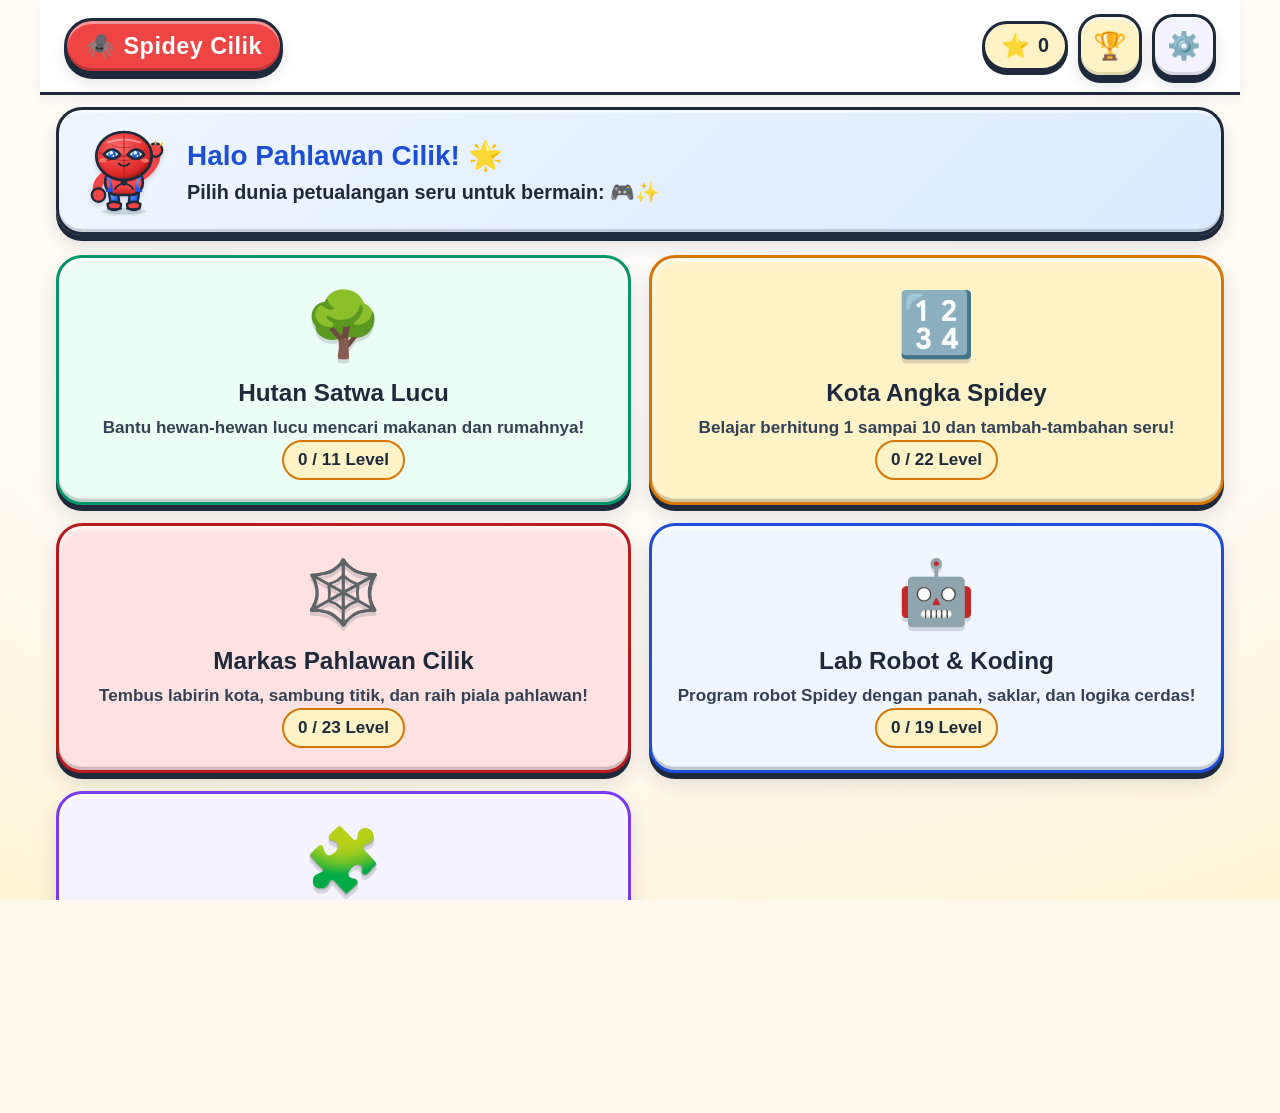
==== commit 9d6e8aa5: "feat: Kiddo Worksheets World 5 (16 new levels), 4 puzzle engines & rich character costume evolution" ====
--- a/index.html
+++ b/index.html
@@ -158,7 +158,7 @@
 
             <div class="cert-body-text">
               Telah berhasil menyelesaikan rangkaian latihan pemecahan masalah,
-              berhitung cerdas, labirin logika, dan algoritma koding robot balita!
+              berhitung cerdas, labirin logika, teka-teki detektif cilik, dan algoritma koding robot balita!
             </div>
 
             <div class="cert-stats-row">
@@ -224,7 +224,7 @@
           </div>
 
           <div class="progress-summary-box">
-            <h4>📊 Rekap Kemajuan 4 Dunia</h4>
+            <h4>📊 Rekap Kemajuan 5 Dunia Petualangan</h4>
             <div class="world-recap-list" id="worldRecapList">
               <!-- Baris per dunia: Nama, progres level, bintang -->
             </div>
--- a/style.css
+++ b/style.css
@@ -452,6 +452,15 @@
 .world-card-angka { background: #FEF3C7; border-color: #D97706; }
 .world-card-spidey { background: #FEE2E2; border-color: #B91C1C; }
 .world-card-koding { background: #EFF6FF; border-color: #1D4ED8; }
+.world-card-puzzle,
+.world-card-tekateki {
+  background: #F5F3FF;
+  border-color: #7C3AED;
+}
+.world-card-puzzle:hover,
+.world-card-tekateki:hover {
+  box-shadow: inset 0 3px 6px rgba(255, 255, 255, 0.7), var(--jelly-shadow-hover);
+}
 
 /* View 2: Levels Selection */
 .levels-header {
@@ -1917,6 +1926,595 @@
 .memory-card.matched .card-back {
   background: var(--leaf-green-light);
   border-color: var(--leaf-green-dark);
+}
+
+/* ==========================================================================
+   10. Engine Pola (Lengkapi Pola / Pattern Train) - World 5
+   ========================================================================== */
+.engine-pola {
+  width: 100%;
+  max-width: 800px;
+  display: flex;
+  flex-direction: column;
+  align-items: center;
+  gap: 16px;
+}
+
+.pattern-board {
+  width: 100%;
+  background: #FFFFFF;
+  border: var(--border-thick);
+  border-radius: var(--border-radius-card);
+  padding: 18px 20px;
+  box-shadow: var(--jelly-shadow);
+  display: flex;
+  justify-content: center;
+  box-sizing: border-box;
+}
+
+.pattern-train {
+  display: flex;
+  align-items: center;
+  justify-content: center;
+  flex-wrap: wrap;
+  gap: 12px;
+}
+
+.pattern-item {
+  width: 80px;
+  height: 80px;
+  min-width: 64px;
+  min-height: 64px;
+  border-radius: 18px;
+  border: 3px solid var(--slate-dark);
+  background: #FFFFFF;
+  display: flex;
+  align-items: center;
+  justify-content: center;
+  box-shadow: var(--jelly-shadow);
+  box-sizing: border-box;
+}
+
+.pattern-visual-box {
+  display: flex;
+  align-items: center;
+  justify-content: center;
+  width: 100%;
+  height: 100%;
+}
+
+.pattern-item.missing-slot.pulse-slot {
+  border: 3.5px dashed #8B5CF6;
+  background: #F5F3FF;
+  animation: pulsePolaSlot 1.4s ease-in-out infinite alternate;
+}
+
+@keyframes pulsePolaSlot {
+  0% { transform: scale(1); box-shadow: 0 0 0 0 rgba(139, 92, 246, 0.4); }
+  100% { transform: scale(1.06); box-shadow: 0 0 0 10px rgba(139, 92, 246, 0); }
+}
+
+.slot-question {
+  font-size: 2.2rem;
+  font-weight: 900;
+  color: #7C3AED;
+}
+
+.pattern-tray-label {
+  font-weight: 700;
+  font-size: 1rem;
+  color: var(--slate-dark);
+  text-align: center;
+  margin-top: 6px;
+}
+
+.pattern-options-tray {
+  display: flex;
+  justify-content: center;
+  flex-wrap: wrap;
+  gap: 14px;
+  margin-top: 6px;
+}
+
+.choice-btn.pattern-choice-btn {
+  min-width: 76px;
+  min-height: 76px;
+  border-radius: 20px;
+  border: 3.5px solid var(--slate-dark);
+  background: #FFFFFF;
+  box-shadow: var(--jelly-shadow);
+  cursor: pointer;
+  display: flex;
+  align-items: center;
+  justify-content: center;
+  transition: transform 0.12s var(--spring-bounce), box-shadow 0.12s ease;
+  box-sizing: border-box;
+}
+
+.choice-btn.pattern-choice-btn:active {
+  transform: translateY(4px) scale(1.02, 0.95);
+  box-shadow: var(--jelly-shadow-active);
+}
+
+.snap-in {
+  animation: snapInKey 0.35s cubic-bezier(0.34, 1.56, 0.64, 1);
+}
+
+@keyframes snapInKey {
+  0% { transform: scale(0.6) rotate(-8deg); }
+  100% { transform: scale(1) rotate(0deg); }
+}
+
+.dragging-pola-ghost {
+  pointer-events: none;
+  z-index: 1000;
+  width: 80px;
+  height: 80px;
+  filter: drop-shadow(0 10px 18px rgba(0,0,0,0.25));
+}
+
+/* ==========================================================================
+   11. Engine Kode (Pecahkan Kode Rahasia / Secret Cipher) - World 5
+   ========================================================================== */
+.engine-kode {
+  width: 100%;
+  max-width: 780px;
+  display: flex;
+  flex-direction: column;
+  align-items: center;
+  gap: 16px;
+}
+
+.cipher-legend-bar {
+  background: #F5F3FF;
+  border: 3px solid #7C3AED;
+  border-radius: var(--border-radius-card);
+  padding: 12px 18px;
+  display: flex;
+  flex-direction: column;
+  align-items: center;
+  gap: 8px;
+  box-shadow: var(--jelly-shadow);
+  width: 100%;
+  box-sizing: border-box;
+}
+
+.legend-title {
+  font-weight: 800;
+  font-size: 1rem;
+  color: #6D28D9;
+}
+
+.legend-cards {
+  display: flex;
+  flex-wrap: wrap;
+  gap: 12px;
+  justify-content: center;
+}
+
+.cipher-key-badge {
+  background: #FFFFFF;
+  border: 2.5px solid #7C3AED;
+  border-radius: var(--border-radius-pill);
+  padding: 6px 14px;
+  display: flex;
+  align-items: center;
+  gap: 8px;
+  box-shadow: 0 4px 0 #6D28D9;
+  font-weight: 800;
+  font-size: 1.1rem;
+}
+
+.key-eq {
+  color: #8B5CF6;
+  font-weight: 900;
+}
+
+.key-val {
+  font-size: 1.3rem;
+  font-weight: 900;
+  color: #7C3AED;
+}
+
+.code-challenge-row {
+  display: flex;
+  justify-content: center;
+  gap: 16px;
+  margin: 8px 0;
+  flex-wrap: wrap;
+}
+
+.code-col {
+  display: flex;
+  flex-direction: column;
+  align-items: center;
+  gap: 8px;
+  cursor: pointer;
+}
+
+.code-col.active .code-slot {
+  border-color: #8B5CF6;
+  box-shadow: 0 0 0 4px rgba(139, 92, 246, 0.35), var(--jelly-shadow);
+}
+
+.code-symbol-box {
+  width: 76px;
+  height: 76px;
+  min-width: 64px;
+  min-height: 64px;
+  border: 3px solid var(--slate-dark);
+  border-radius: 20px;
+  background: #FFFFFF;
+  display: flex;
+  align-items: center;
+  justify-content: center;
+  box-shadow: var(--jelly-shadow);
+  box-sizing: border-box;
+}
+
+.code-slot {
+  width: 68px;
+  height: 56px;
+  min-width: 64px;
+  min-height: 52px;
+  border: 3px dashed #94A3B8;
+  border-radius: 16px;
+  background: #F8FAFC;
+  display: flex;
+  align-items: center;
+  justify-content: center;
+  font-size: 1.8rem;
+  font-weight: 900;
+  color: #1E293B;
+  box-shadow: var(--jelly-shadow);
+  transition: all 0.2s ease;
+  box-sizing: border-box;
+}
+
+.code-slot.filled.decoded {
+  border-style: solid;
+  border-color: #10B981;
+  background: #ECFDF5;
+  color: #047857;
+}
+
+.kode-keypad {
+  display: flex;
+  flex-wrap: wrap;
+  justify-content: center;
+  gap: 14px;
+  margin-top: 8px;
+}
+
+.choice-btn.keypad-btn {
+  min-width: 72px;
+  min-height: 72px;
+  border-radius: 22px;
+  border: 3.5px solid var(--slate-dark);
+  background: #FFFFFF;
+  box-shadow: var(--jelly-shadow);
+  cursor: pointer;
+  display: flex;
+  align-items: center;
+  justify-content: center;
+  font-size: 1.7rem;
+  font-weight: 900;
+  color: var(--slate-dark);
+  transition: transform 0.12s var(--spring-bounce), box-shadow 0.12s ease;
+  box-sizing: border-box;
+}
+
+.choice-btn.keypad-btn:active {
+  transform: translateY(4px) scale(1.02, 0.95);
+  box-shadow: var(--jelly-shadow-active);
+}
+
+.keypad-backspace {
+  background: #FEE2E2 !important;
+  border-color: #DC2626 !important;
+  color: #DC2626 !important;
+}
+
+.secret-reward-overlay {
+  position: fixed;
+  inset: 0;
+  background: rgba(30, 41, 59, 0.85);
+  backdrop-filter: blur(8px);
+  display: flex;
+  flex-direction: column;
+  align-items: center;
+  justify-content: center;
+  gap: 16px;
+  z-index: 1001;
+  animation: fadeIn 0.25s ease;
+}
+
+.reward-pop {
+  animation: rewardBounce 0.6s cubic-bezier(0.34, 1.56, 0.64, 1);
+}
+
+@keyframes rewardBounce {
+  0% { transform: scale(0.4); opacity: 0; }
+  100% { transform: scale(1); opacity: 1; }
+}
+
+.reward-title {
+  font-size: 1.8rem;
+  font-weight: 900;
+  color: #FEF08A;
+  text-shadow: 0 4px 10px rgba(0,0,0,0.5);
+}
+
+/* ==========================================================================
+   12. Engine Beda (Cari yang Berbeda / Visual Discrimination) - World 5
+   ========================================================================== */
+.engine-beda {
+  width: 100%;
+  max-width: 780px;
+  display: flex;
+  flex-direction: column;
+  align-items: center;
+  gap: 16px;
+}
+
+.beda-question-title {
+  font-weight: 800;
+  font-size: 1.15rem;
+  color: var(--slate-dark);
+  text-align: center;
+  margin-bottom: 4px;
+}
+
+.beda-grid {
+  display: grid;
+  grid-template-columns: repeat(2, 1fr);
+  gap: 16px;
+  width: 100%;
+  max-width: 480px;
+  margin: 0 auto;
+}
+
+.choice-btn.beda-card.beda-btn {
+  min-width: 96px;
+  min-height: 96px;
+  padding: 12px;
+  border-radius: 24px;
+  border: 3.5px solid var(--slate-dark);
+  background: #FFFFFF;
+  box-shadow: var(--jelly-shadow);
+  cursor: pointer;
+  display: flex;
+  align-items: center;
+  justify-content: center;
+  transition: transform 0.12s var(--spring-bounce), box-shadow 0.12s ease, border-color 0.2s ease;
+  box-sizing: border-box;
+}
+
+.choice-btn.beda-card.beda-btn:active {
+  transform: translateY(4px) scale(1.02, 0.95);
+  box-shadow: var(--jelly-shadow-active);
+}
+
+.choice-card-content {
+  display: flex;
+  align-items: center;
+  justify-content: center;
+  width: 100%;
+  height: 100%;
+}
+
+.glow-spot {
+  border-color: #10B981 !important;
+  box-shadow: 0 0 0 8px rgba(16, 185, 129, 0.35), var(--jelly-shadow) !important;
+  background: #ECFDF5 !important;
+}
+
+/* ==========================================================================
+   13. Engine Jumlah (Visual Math & Dynamic Balance Scale) - World 5
+   ========================================================================== */
+.engine-jumlah {
+  width: 100%;
+  max-width: 820px;
+  display: flex;
+  flex-direction: column;
+  align-items: center;
+  gap: 18px;
+}
+
+.balance-stage {
+  width: 100%;
+  max-width: 520px;
+  position: relative;
+  margin: 0 auto;
+  display: flex;
+  justify-content: center;
+}
+
+.balance-svg {
+  width: 100%;
+  height: auto;
+  display: block;
+  overflow: visible;
+}
+
+.pan-touch-zone {
+  position: absolute;
+  width: 130px;
+  top: 110px;
+  display: flex;
+  flex-direction: column;
+  align-items: center;
+  gap: 4px;
+  cursor: pointer;
+  transition: transform 0.4s cubic-bezier(0.34, 1.56, 0.64, 1);
+  box-sizing: border-box;
+}
+
+.pan-touch-zone.left-pan {
+  left: 6%;
+}
+
+.pan-touch-zone.right-pan {
+  right: 6%;
+}
+
+.pan-badge {
+  background: #1E293B;
+  color: #FFFFFF;
+  font-weight: 800;
+  font-size: 0.85rem;
+  padding: 3px 10px;
+  border-radius: 12px;
+  box-shadow: 0 2px 4px rgba(0,0,0,0.2);
+}
+
+.pan-items-cluster {
+  display: flex;
+  flex-wrap: wrap;
+  justify-content: center;
+  gap: 4px;
+  padding: 4px;
+}
+
+.pan-fruit-item {
+  min-width: 44px;
+  min-height: 44px;
+  cursor: pointer;
+  display: inline-flex;
+  align-items: center;
+  justify-content: center;
+  transition: transform 0.2s ease;
+}
+
+.item-bounce {
+  animation: itemHop 0.35s ease;
+}
+
+@keyframes itemHop {
+  0% { transform: translateY(0); }
+  50% { transform: translateY(-10px) scale(1.15); }
+  100% { transform: translateY(0); }
+}
+
+.balance-prompt-text,
+.math-prompt-text {
+  font-weight: 700;
+  font-size: 1rem;
+  color: var(--slate-dark);
+  text-align: center;
+}
+
+.balance-options-row {
+  display: flex;
+  gap: 14px;
+  justify-content: center;
+  flex-wrap: wrap;
+  margin-top: 8px;
+}
+
+.choice-btn.pan-choice-btn {
+  min-width: 140px;
+  min-height: 64px;
+  padding: 10px 18px;
+  border-radius: 20px;
+  border: 3.5px solid var(--slate-dark);
+  background: #FFFFFF;
+  box-shadow: var(--jelly-shadow);
+  font-weight: 800;
+  font-size: 1.05rem;
+  cursor: pointer;
+  transition: transform 0.12s var(--spring-bounce), box-shadow 0.12s ease;
+  box-sizing: border-box;
+}
+
+.choice-btn.pan-choice-btn:active {
+  transform: translateY(4px) scale(1.02, 0.95);
+  box-shadow: var(--jelly-shadow-active);
+}
+
+.math-groups-row {
+  display: flex;
+  align-items: center;
+  justify-content: center;
+  gap: 12px;
+  flex-wrap: wrap;
+  margin: 8px 0;
+}
+
+.count-box {
+  min-width: 90px;
+  min-height: 90px;
+  padding: 10px 14px;
+  border: 3.5px solid var(--slate-dark);
+  border-radius: 22px;
+  background: #FFFFFF;
+  box-shadow: var(--jelly-shadow);
+  display: flex;
+  flex-direction: column;
+  align-items: center;
+  justify-content: center;
+  gap: 6px;
+  box-sizing: border-box;
+}
+
+.count-fruit-item {
+  min-width: 44px;
+  min-height: 44px;
+  display: inline-flex;
+  align-items: center;
+  justify-content: center;
+}
+
+.box-count-label {
+  font-weight: 900;
+  font-size: 1.3rem;
+  color: var(--slate-dark);
+}
+
+.math-op-bubble {
+  font-size: 1.8rem;
+  font-weight: 900;
+  color: #7C3AED;
+  display: flex;
+  align-items: center;
+  justify-content: center;
+}
+
+.mystery-q {
+  font-size: 2.2rem;
+  font-weight: 900;
+  color: #8B5CF6;
+}
+
+.math-options-row {
+  display: flex;
+  gap: 14px;
+  justify-content: center;
+  flex-wrap: wrap;
+  margin-top: 8px;
+}
+
+.choice-btn.math-choice-btn {
+  min-width: 76px;
+  min-height: 76px;
+  border-radius: 22px;
+  border: 3.5px solid var(--slate-dark);
+  background: #FFFFFF;
+  box-shadow: var(--jelly-shadow);
+  font-weight: 900;
+  font-size: 1.8rem;
+  color: var(--slate-dark);
+  cursor: pointer;
+  display: flex;
+  align-items: center;
+  justify-content: center;
+  transition: transform 0.12s var(--spring-bounce), box-shadow 0.12s ease;
+  box-sizing: border-box;
+}
+
+.choice-btn.math-choice-btn:active {
+  transform: translateY(4px) scale(1.02, 0.95);
+  box-shadow: var(--jelly-shadow-active);
 }
 
 /* ==========================================================================
@@ -2612,6 +3210,63 @@
   75% { transform: rotate(2.5deg) scale(0.99); }
 }
 
+/* 5. Triumphant Celebrate Jump */
+.spidey-mascot.celebrate_jump,
+.spideybot.celebrate_jump,
+.mascot-companion.celebrate_jump {
+  animation: mascotCelebrateJump 1.2s cubic-bezier(0.34, 1.56, 0.64, 1) infinite;
+  transform-origin: center bottom;
+  will-change: transform;
+}
+
+@keyframes mascotCelebrateJump {
+  0%, 100% { transform: translateY(0) scale(1, 1); }
+  35% { transform: translateY(-16px) scale(0.92, 1.08); }
+  65% { transform: translateY(-4px) scale(1.05, 0.95); }
+}
+
+/* 6. Lightbulb Epiphany Eureka */
+.spidey-mascot.eureka,
+.spideybot.eureka,
+.mascot-companion.eureka {
+  animation: mascotEureka 1.8s ease-in-out infinite;
+  transform-origin: center bottom;
+  will-change: transform;
+}
+
+@keyframes mascotEureka {
+  0%, 100% { transform: translateY(0) scale(1); }
+  50% { transform: translateY(-5px) scale(1.05); }
+}
+
+/* 7. Curious Inquisitive Head Tilt */
+.spidey-mascot.curious,
+.spideybot.curious,
+.mascot-companion.curious {
+  animation: mascotCurious 2.4s ease-in-out infinite;
+  transform-origin: 50% 75%;
+  will-change: transform;
+}
+
+@keyframes mascotCurious {
+  0%, 100% { transform: rotate(0deg) translateY(0); }
+  50% { transform: rotate(-5deg) translateY(-3px); }
+}
+
+/* 8. Proud Cheerful Puff */
+.spidey-mascot.proud,
+.spideybot.proud,
+.mascot-companion.proud {
+  animation: mascotProud 2.6s ease-in-out infinite;
+  transform-origin: center bottom;
+  will-change: transform;
+}
+
+@keyframes mascotProud {
+  0%, 100% { transform: scale(1); }
+  50% { transform: scale(1.04, 1.02); }
+}
+
 /* 5. Robot Antenna Beacon Glow */
 .antenna-bulb,
 .spideybot .antenna-bulb {
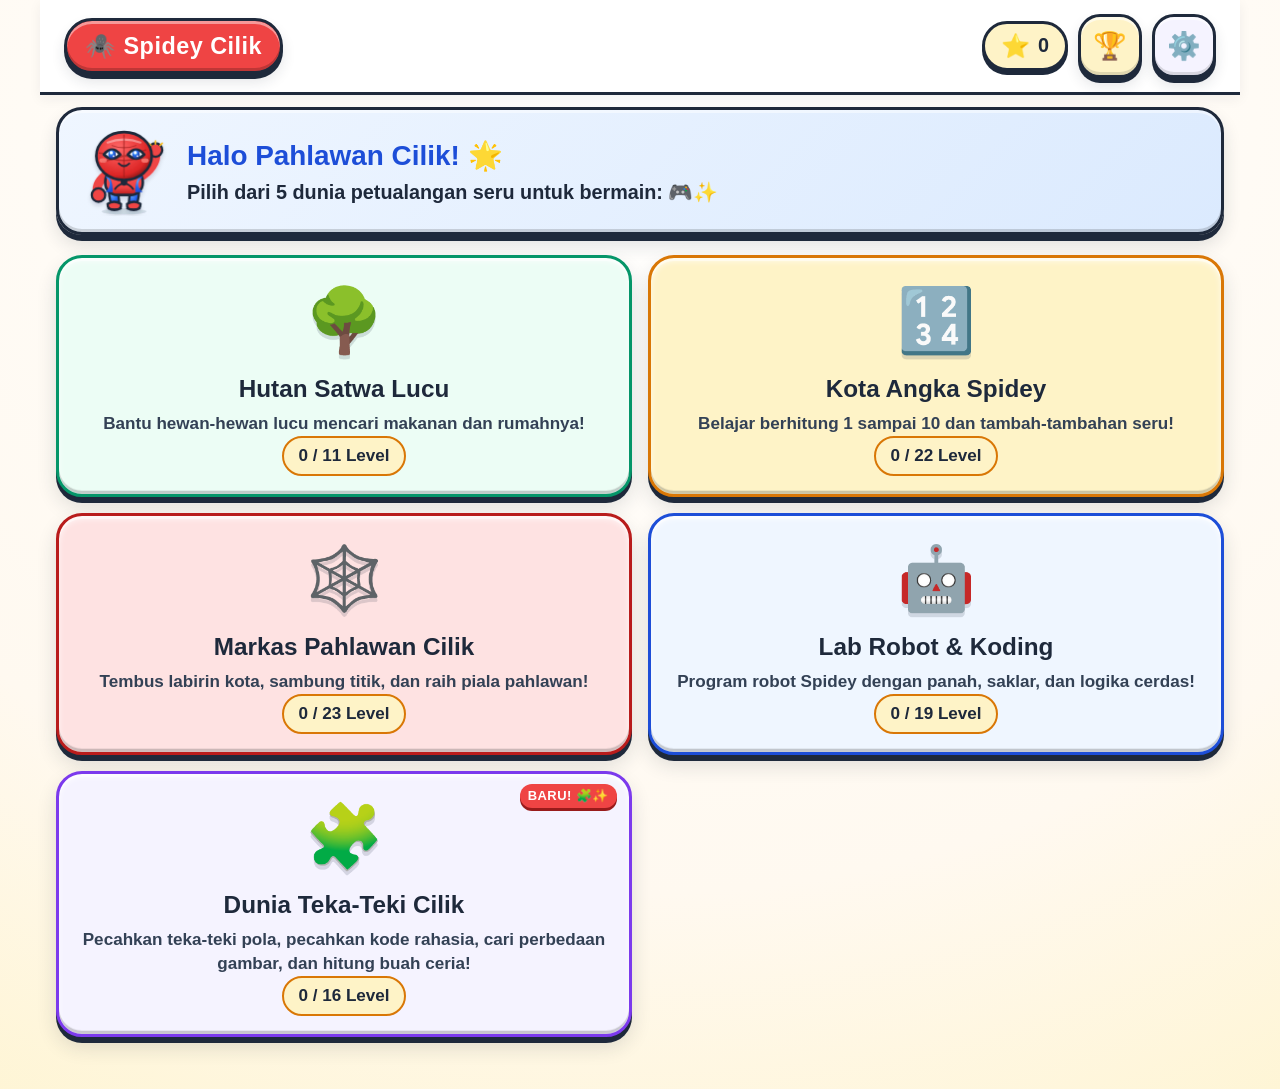
==== commit f60accd5: "fix(pwa): force service worker cache invalidation, add new-badge, enable natural scroll and auto-upd" ====
--- a/index.html
+++ b/index.html
@@ -73,11 +73,11 @@
           <div class="banner-mascot" id="welcomeMascot"></div>
           <div class="banner-text">
             <h2>Halo Pahlawan Cilik! 🌟</h2>
-            <p>Pilih dunia petualangan seru untuk bermain: 🎮✨</p>
+            <p>Pilih dari 5 dunia petualangan seru untuk bermain: 🎮✨</p>
           </div>
         </div>
         <div class="worlds-grid" id="worldsGrid">
-          <!-- 4 Kartu Dunia Sticker: Hutan Satwa, Kota Angka, Markas Pahlawan, Lab Robot -->
+          <!-- 5 Kartu Dunia Sticker: Hutan Satwa, Kota Angka, Markas Pahlawan, Lab Robot, Dunia Teka-Teki -->
         </div>
       </section>
 
@@ -257,7 +257,20 @@
   <script>
     if ('serviceWorker' in navigator) {
       window.addEventListener('load', () => {
-        navigator.serviceWorker.register('./sw.js').catch((err) => {
+        navigator.serviceWorker.register('./sw.js').then((reg) => {
+          reg.update();
+          reg.addEventListener('updatefound', () => {
+            const newWorker = reg.installing;
+            if (newWorker) {
+              newWorker.addEventListener('statechange', () => {
+                if (newWorker.state === 'activated' && navigator.serviceWorker.controller) {
+                  // Reload smoothly to mount updated 5 worlds
+                  window.location.reload();
+                }
+              });
+            }
+          });
+        }).catch((err) => {
           console.warn('SW registration failed:', err);
         });
       });
--- a/style.css
+++ b/style.css
@@ -79,8 +79,11 @@
 
 html, body {
   width: 100%;
-  height: 100%;
+  min-height: 100%;
+  min-height: 100dvh;
   overflow-x: hidden;
+  overflow-y: auto;
+  -webkit-overflow-scrolling: touch;
   background: var(--bg-warm);
   background-image: var(--bg-gradient);
   font-family: var(--font-family-kids);
@@ -90,7 +93,6 @@
   user-select: none;
   -webkit-user-select: none;
   touch-action: manipulation;
-  overscroll-behavior: none;
 }
 
 /* Ponytail toddler layout anchor */
@@ -392,17 +394,17 @@
 
 .worlds-grid {
   display: grid;
-  grid-template-columns: repeat(auto-fit, minmax(240px, 1fr));
-  gap: 18px;
-  margin-bottom: 20px;
+  grid-template-columns: repeat(auto-fit, minmax(210px, 1fr));
+  gap: 16px;
+  margin-bottom: 24px;
 }
 
 .world-card {
-  min-height: 180px;
+  min-height: 155px;
   background: #FFFFFF;
   border: var(--border-thick);
   border-radius: var(--border-radius-card);
-  padding: 22px;
+  padding: 18px 16px;
   display: flex;
   flex-direction: column;
   align-items: center;
@@ -460,6 +462,33 @@
 .world-card-puzzle:hover,
 .world-card-tekateki:hover {
   box-shadow: inset 0 3px 6px rgba(255, 255, 255, 0.7), var(--jelly-shadow-hover);
+}
+
+.world-new-badge {
+  position: absolute;
+  top: 10px;
+  right: 12px;
+  background: #EF4444;
+  color: #FFFFFF;
+  font-size: 0.72rem;
+  font-weight: 800;
+  padding: 3px 8px;
+  border-radius: 12px;
+  box-shadow: 0 3px 0 #991B1B;
+  letter-spacing: 0.5px;
+  animation: badgePulse 1.8s infinite ease-in-out;
+  z-index: 2;
+}
+
+@keyframes badgePulse {
+  0%, 100% { transform: scale(1); }
+  50% { transform: scale(1.08); }
+}
+
+@media (min-width: 600px) and (max-width: 960px) {
+  .world-card-puzzle {
+    grid-column: 1 / -1;
+  }
 }
 
 /* View 2: Levels Selection */
